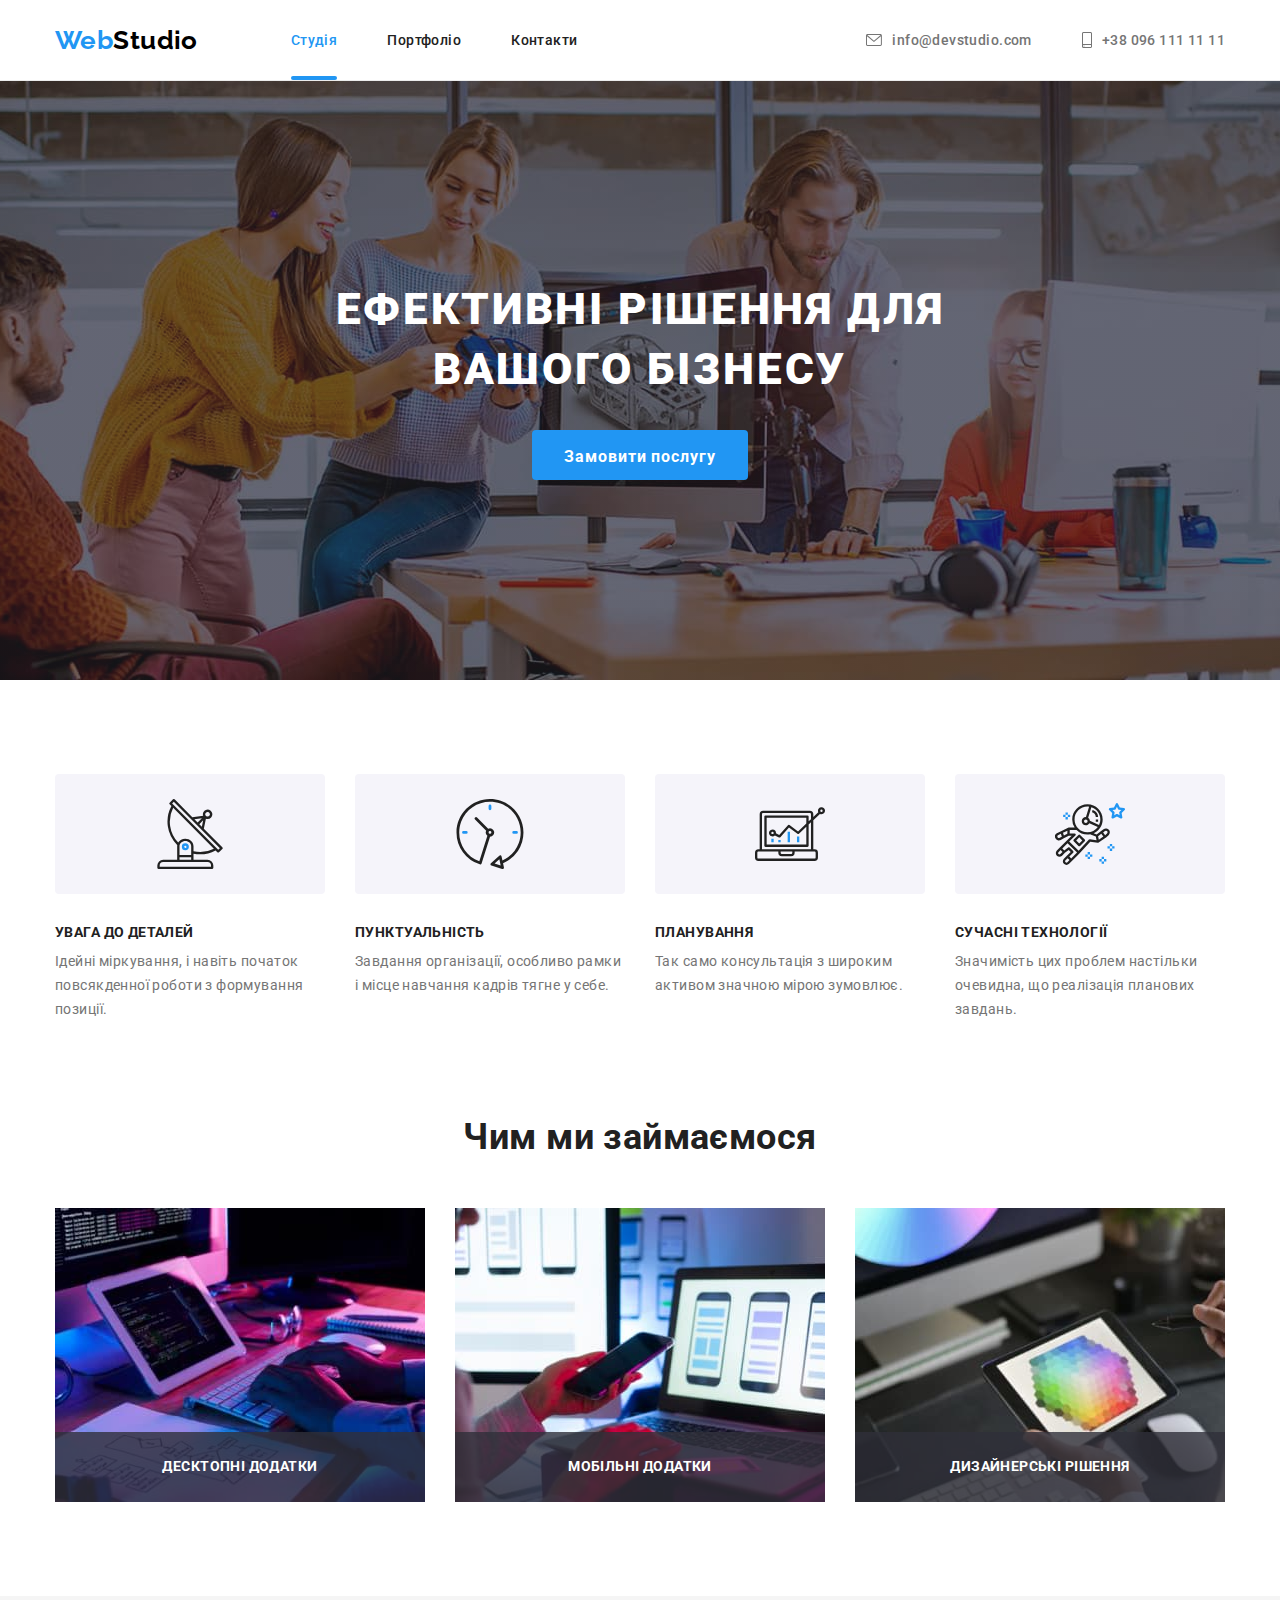
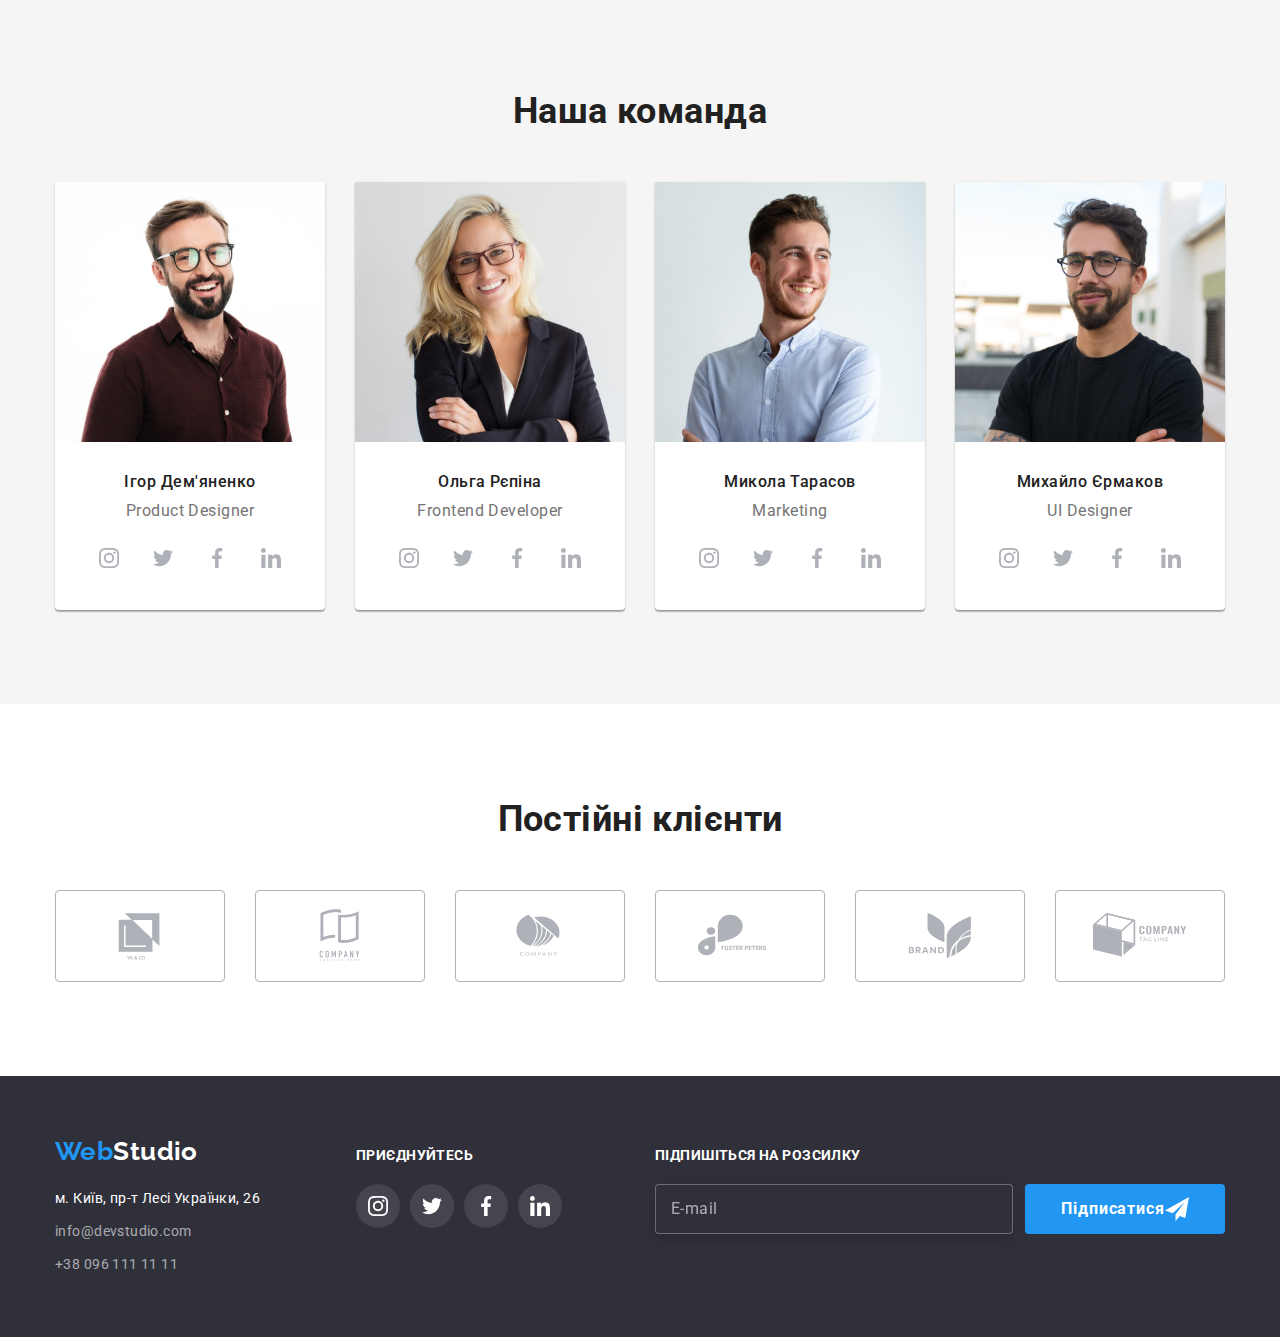
==== index.html @ dfbb3720 "Initial commit" ====
<!DOCTYPE html>
<html lang="uk">
    <head>
        <meta charset="UTF-8">
        <meta http-equiv="X-UA-Compatible" content="IE=edge">
        <meta name="viewport" content="width=device-width, initial-scale=1.0">
        <link href="https://fonts.googleapis.com/css2?family=Montserrat:wght@400;700&family=Raleway:wght@700&family=Roboto:wght@400;500;700;900&display=swap" rel="stylesheet">
        <link rel="stylesheet" href="https://cdnjs.cloudflare.com/ajax/libs/modern-normalize/1.1.0/modern-normalize.min.css">
        <link rel="stylesheet" href="./css/styles.css">
        <title>WebStudio</title>
    </head>
<body>
    <header class="header">
        <div class="container nain-nav">
        <nav class="nav-header">
            <a class="logo-type" href="/"><span class="logo">Web</span>Studio</a>
            <ul class="site-nav items-nav">
                <li class="items"><a class="link current" href="./index.html">Студія</a></li>
                <li class="items"><a class="link" href="./portfolio.html">Портфоліо</a></li>
                <li class="items"><a class="link" href="#">Контакти</a></li>
            </ul>
        </nav>
        <ul class="auth-nav items-nav">
                
            <li class="items">
                <a class="link" href="mailto:info@devstudio.com">
                    <svg width="16" height="12"> 
                        <use href="./images/icons.svg#icon-envelope"></use>
                    </svg> 
                    info@devstudio.com
                </a>
            </li>
            <li class="items">
                 <a class="link" href="tel:+380961111111">
                     <svg width="10" height="16"> 
                     <use href="./images/icons.svg#icon-smartphone"></use>
                     </svg> +38 096 111 11 11
                    </a>
            </li>
        </ul>
        </div>
    </header>
    <main>
        <section class="section hero">
            <div class="container">
                 <h1 class="section-caption">Ефективні рішення для вашого бізнесу</h1>
                 <button class="buttons" type="button" data-modal-open>Замовити послугу</button>
                 <div class="backdrop is-hidden" data-modal>
                    <div class="modal">
                            <button data-modal-close class="button-close">
                            <svg width="18" height="18">
                                <use href="./images/icons.svg#icon-close-black-18dp-1" ></use>
                            </svg>
                        </button>
                        <h2 class="modal-text">Залиште свої дані, ми вам передзвонимо</h2>
                        <form name="contact-form">
                            <div class="modal-field">
                                <label class="modal-label" for="name">Ім'я</label>
                                <div class="modal-contact">
                                    <input class="modal-input" type="text" name="name" id="name"/>
                                    <svg class="modal-icon" width="18" height="18">
                                        <use href="./images/icons.svg#icon-person-black-18dp-1" ></use>
                                    </svg>
                                </div>
                            </div> 
                            <div class="modal-field">
                                <label class="modal-label" for="tel">Телефон</label>
                                <div class="modal-contact">
                                    <input class="modal-input" type="tel" name="tel" id="tel"/>
                                    <svg class="modal-icon" width="18" height="18">
                                        <use href="./images/icons.svg#icon-phone-black-18dp-1" ></use>
                                    </svg>
                                </div>
                            </div>
                            <div class="modal-field">
                                <label class="modal-label" for="email">Пошта</label>
                                <div class="modal-contact">
                                    <input class="modal-input" type="email" name="email" id="email"/>
                                <svg class="modal-icon" width="18" height="18">
                                    <use href="./images/icons.svg#icon-email-black-18dp-1" ></use>
                                </svg>
                                </div>
                            </div>
                            <div class="modal-field">
                                <label class="modal-label" for="comment">Коментар</label>
                                <textarea name="comment" id="comment" placeholder="Введіть текст" class="modal-textarea"></textarea>
                            </div>
                            <div class="modal-field checkbox">
                                <input class="modal-checkbox visually-hidden" id="modal-checkbox" type="checkbox" name="modal-checkbox"/>
                                <label class="checkbox-label" for="modal-checkbox">Погоджуюся з розсилкою та приймаю
                                    <a class="modal-link" href="#">Умови договору</a>
                                </label>
                                <svg class="modal-icons" width="16" height="15">
                                    <use href="./images/icons.svg#icon-icon-check" ></use>
                                </svg>
                            </div>                         
                            
                            <button class="buttons btn-contact" type="submit">Відправити</button>                        
                        </form>
                    </div>
                 </div>
            </div>
        </section>
        <section class="section headline">
            <div class="container">
                <h2 class="visually-hidden">Особливості</h2>
                <ul class="work">
                    <li class="work-item">
                        <div class="featur">
                            <svg width="70" height="70">
                                <use href="./images/icons.svg#icon-antenna" ></use>
                            </svg>
                        </div>
                        <div class="features"></div>
                         <h3 class="title">Увага до деталей</h3>
                         <p class="title-item">Ідейні міркування, і навіть початок повсякденної роботи з формування позиції.</p>
                    </li>
                    <li class="work-item">
                        <div class="featur">
                            <svg width="70" height="70">
                                <use href="./images/icons.svg#icon-clock" ></use>
                            </svg>
                        </div>
                        <div class="features"></div>
                         <h3 class="title">Пунктуальність</h3>
                         <p class="title-item">Завдання організації, особливо рамки і місце навчання кадрів тягне у себе.</p>
                    </li>
                    <li class="work-item">
                        <div class="featur">
                            <svg width="70" height="70">
                                <use href="./images/icons.svg#icon-diagram" ></use>
                            </svg>
                        </div>
                        <div class="features"></div>
                         <h3 class="title">Планування</h3>
                         <p class="title-item">Так само консультація з широким активом значною мірою зумовлює.</p>
                    </li>
                    <li class="work-item">
                        <div class="featur">
                            <svg width="70" height="70">
                                <use href="./images/icons.svg#icon-astronaut" ></use>
                            </svg>
                        </div>
                        <div class="features"></div>
                         <h3 class="title">Сучасні технології</h3>
                         <p class="title-item">Значимість цих проблем настільки очевидна, що реалізація планових завдань.</p>
                    </li>
                </ul>
            </div>
        </section>
        <section class="section rov">
            <div class="container">
                <h2 class="subject">Чим ми займаємося</h2>
                <ul class="img">
                    <li class="img-item">
                        <img src="./images/box1.jpg" alt="Пишемо код за комп'ютером" width="370">
                        <div class="meta">
                            <h2 class="meta-nav"> Десктопні додатки</h2>
                        </div>
                    </li>
                    <li class="img-item">
                        <img src="./images/box2.jpg" alt="Працюємо за комп'ютером" width="370">
                        <div class="meta">
                            <h2 class="meta-nav"> Мобільні додатки</h2>
                        </div>
                    </li>
                    <li class="img-item">
                        <img src="./images/box3.jpg" alt="Працюємо за планшетом" width="370">
                        <div class="meta">
                            <h2 class="meta-nav"> Дизайнерські рішення</h2>
                        </div>
                    </li>
                </ul>
            </div>
        </section>
        <section class="section section-nav">
            <div class="container">
                  <h2 class="subject">Наша команда</h2>
                    <ul class="img">
                            <li class="img-item team">
                                 <img class="foto" src="./images/img1.jpg" alt="Фото Ігоря Дем'яненко" width="270">
                                 <div class="name-nav">
                                 <h3 class="name">Ігор Дем'яненко</h3>
                                  <p class="desc" lang="en">Product Designer</p>
                                 </div>
                                 <div>                        
                                   <ul class="social">
                                      <li>
                                         <a href="#" class="social-nav">
                                             <svg width="20" height="20">
                                             <use href="./images/icons.svg#icon-instagram">
                                             </use> 
                                             </svg>
                                         </a>
                                       </li>
                                        <li>
                                            <a href="#" class="social-nav">
                                                 <svg width="20" height="20">
                                                 <use href="./images/icons.svg#icon-twitter">
                                                 </use> 
                                                 </svg>
                                            </a>
                                        </li>
                                        <li>
                                           <a href="#" class="social-nav">
                                                 <svg width="20" height="20">
                                                 <use href="./images/icons.svg#icon-facebook">
                                                 </use> 
                                                 </svg>
                                           </a>
                                        </li>
                                        <li>
                                             <a href="#" class="social-nav">
                                                 <svg width="20" height="20">
                                                 <use href="./images/icons.svg#icon-linkedin">
                                                 </use> 
                                                 </svg>
                                            </a>
                                        </li>
                                   </ul>
                                </div>
                            </li>
                            <li class="img-item team">
                                 <img class="foto" src="./images/img2.jpg" alt="Фото Ольги Рєпіної" width="270">
                                     <div class="name-nav">
                                         <h3 class="name">Ольга Рєпіна</h3>
                                          <p class="desc" lang="en">Frontend Developer</p>
                                    </div>
                                     <div>                        
                                     <ul class="social">
                                         <li>
                                            <a href="#" class="social-nav">
                                                 <svg width="20" height="20">
                                                 <use href="./images/icons.svg#icon-instagram">
                                                 </use> 
                                                 </svg>
                                            </a>
                                         </li>
                                         <li>
                                             <a href="#" class="social-nav">
                                                 <svg width="20" height="20">
                                         <use href="./images/icons.svg#icon-twitter">
                                         </use> 
                                                 </svg>
                                             </a>
                                         </li>
                                         <li>
                                             <a href="#" class="social-nav">
                                                 <svg width="20" height="20">
                                                     <use href="./images/icons.svg#icon-facebook">
                                                     </use> 
                                                 </svg>
                                            </a>
                                         </li>
                                         <li>
                                             <a href="#" class="social-nav">
                                                 <svg width="20" height="20">
                                         <use href="./images/icons.svg#icon-linkedin">
                                         </use> 
                                                 </svg>
                                            </a>
                                         </li>
                                       </ul>
                                    </div>
                            </li>
                            <li class="img-item team">
                                     <img class="foto" src="./images/img3.jpg" alt="Фото Миколи Тарасова" width="270">
                                     <div class="name-nav">
                                         <h3 class="name">Микола Тарасов</h3>
                                         <p class="desc" lang="en">Marketing</p>
                                     </div>
                                     <div>                        
                                         <ul class="social">
                                              <li>
                                                  <a href="#" class="social-nav">
                                                     <svg width="20" height="20">
                                                         <use href="./images/icons.svg#icon-instagram">
                                                         </use> 
                                                    </svg>
                                                   </a>
                                                 </li>
                                                 <li>
                                                     <a href="#" class="social-nav">
                                                         <svg width="20" height="20">
                                                             <use href="./images/icons.svg#icon-twitter">
                                                             </use> 
                                                         </svg>
                                                     </a>
                                                 </li>
                                                 <li>
                                                     <a href="#" class="social-nav">
                                                         <svg width="20" height="20">
                                                             <use href="./images/icons.svg#icon-facebook">
                                                             </use> 
                                                        </svg>
                                                     </a>
                                                 </li>
                                                 <li>
                                                     <a href="#" class="social-nav">
                                                         <svg width="20" height="20">
                                                             <use href="./images/icons.svg#icon-linkedin">
                                                             </use> 
                                                         </svg>
                                                     </a>
                                                   </li>
                                            </ul>
                                     </div>
                            </li>
                            <li class="img-item team">
                                     <img  class="foto" src="./images/img4.jpg" alt="Фото Михайла Єрмакова" width="270">
                                         <div class="name-nav">
                                              <h3 class="name">Михайло Єрмаков</h3>
                                              <p class="desc" lang="en">UI Designer</p>
                                         </div>
                                         <div>                        
                                             <ul class="social">
                                                 <li>
                                                     <a href="#" class="social-nav">
                                                         <svg width="20" height="20">
                                                             <use href="./images/icons.svg#icon-instagram">
                                                             </use> 
                                                         </svg>
                                                     </a>
                                                 </li>
                                                 <li>
                                                     <a href="#" class="social-nav">
                                                         <svg width="20" height="20">
                                                             <use href="./images/icons.svg#icon-twitter">
                                                             </use> 
                                                        </svg>
                                                    </a>
                                                 </li>
                                                 <li>
                                                     <a href="#" class="social-nav">
                                                         <svg width="20" height="20">
                                                              <use href="./images/icons.svg#icon-facebook">
                                                              </use> 
                                                         </svg>
                                                     </a>
                                                 </li>
                                                 <li>
                                                     <a href="#" class="social-nav">
                                                         <svg width="20" height="20">
                                                              <use href="./images/icons.svg#icon-linkedin">
                                                              </use> 
                                                         </svg>
                                                     </a>
                                                 </li>
                                             </ul>
                                         </div>
                            </li>
                    </ul>
            </div>
        </section>
        <section class="section">
            <div class="container">
                <h2 class="subject">Постійні клієнти</h2>
                    <ul class="clients-list">
                        <li class="clients-item" >
                            <a href="#" class="clients">
                                <svg width="106" height="60">
                                    <use href="./images/icons.svg#icon-yaco" ></use>
                                </svg>
                             </a>
                        </li>
                        <li class="clients-item">
                            <a  href="#" class="clients">
                                <svg width="106" height="60">
                                    <use href="./images/icons.svg#icon-here" ></use>
                                </svg>
                            </a> 
                        </li>
                        <li class="clients-item">
                            <a href="#" class="clients"> 
                                <svg width="106" height="60">
                                     <use href="./images/icons.svg#icon-company" ></use>
                                </svg>
                            </a>
                        </li>
                        <li class="clients-item">
                            <a  href="#" class="clients"> 
                                <svg width="106" height="60">
                                    <use href="./images/icons.svg#icon-foster" ></use>
                                </svg>
                            </a>
                        </li>
                        <li class="clients-item">
                            <a href="#" class="clients"> 
                                <svg width="106" height="60">
                                    <use href="./images/icons.svg#icon-brand" ></use>
                                </svg>
                            </a>
                        </li>
                        <li class="clients-item">
                            <a href="#" class="clients">
                                 <svg width="106" height="60">
                                    <use href="./images/icons.svg#icon-line" ></use>
                                 </svg>
                            </a>
                        </li>
                    </ul>
            </div>
        </section>
            </main>
        <footer class="bottom"> 
                <div class="container footer-cont"> 
                    <div class="footer">
                             <div class="foot">
                                 <a class="logo-type one" href="/"><span class="logo">Web</span>Studio</a> 
                                 <address> 
                                     <ul> 
                                         <li class="basement logo-nav"> 
                                             <a class="list" href="https://goo.gl/maps/CPtrU1FHBa2aNyZL9" target="_blank" 
                                              rel="noopener noreferrer nofollow">м. Київ, пр-т Лесі Українки, 26</a> 
                                         </li> 
                                         <li class="basement"> 
                                              <a class="list item" href="mailto:info@devstudio.com">info@devstudio.com</a> 
                                        </li> 
                                        <li class="basement"> 
                                             <a class="list item" href="tel:+380961111111">+38 096 111 11 11</a> 
                                        </li> 
                                    </ul> 
                                 </address>  
                             </div>
                             <div class="">             
                                 <p class="footer-text">приєднуйтесь</p>
                                 <ul class="social">
                                    <li>
                                         <a href="#" class="footer-social">
                                            <svg width="20" height="20">
                                                 <use href="./images/icons.svg#icon-instagram">
                                                 </use> 
                                             </svg>
                                         </a>
                                    </li>
                                    <li>
                                        <a href="#" class="footer-social">
                                            <svg width="20" height="20">
                                                    <use href="./images/icons.svg#icon-twitter">
                                                    </use> 
                                            </svg>
                                        </a>
                                    </li>
                                    <li>
                                         <a href="#" class="footer-social">
                                             <svg width="20" height="20">
                                                  <use href="./images/icons.svg#icon-facebook">
                                                  </use> 
                                             </svg>
                                         </a>
                                     </li>
                                     <li>
                                        <a href="#" class="footer-social">
                                             <svg width="20" height="20">
                                                 <use href="./images/icons.svg#icon-linkedin">
                                                 </use> 
                                             </svg>
                                         </a>
                                     </li>
                                 </ul>
                             </div>
                    </div>
                    <div class="footer-mail">
                        <p class="footer-text"> Підпишіться на розсилку </p> 
                        <form class="footer-form">
                            <label for="mail"></label>
                            <input class="footer-input" id="mail" type="email" name="mail" placeholder="E-mail"> 
                            <button class="buttons btn" type="submit">Підписатися
                                <svg class="btn-icon" width="24" height="24">
                                    <use href="./images/icons.svg#icon-icon-send">
                                    </use> 
                            </svg>
                            </button>
                        </form>
                </div>
                   
                </div> 
        </footer>
        <script src="./js/modal.js"></script>
</body>

</html>
---- css/styles.css ----
:root {
     --color-primery:#212121;
     --color-accent:#ffffff;
     --color-backgraund:#F5F5F5;
     --color-secondary:#757575;
     --color-brand: #2196f3;
}
body {
     color: var(--color-primery);
     font-family:"Roboto",sans-serif;
     font-size:14px;
     letter-spacing: 0.03em;
     margin-top: 80px;
      }
li{
     list-style:none;
}
h1,
h2,
h3,
p,
ul{
  margin: 0;
  padding: 0;
}
.container {
    max-width: 1200px;
    margin-left: auto;
    margin-right: auto;
    padding: 0 15px;
    }
.header {
      position: fixed;
      z-index: 1;
      width: 100%;
      top: 0;
      left: 0;
      display: block;
      border-bottom: 1px solid #ececec;
      background: var(--color-accent);
}
.nav-header {
     display:flex;
     align-items: center;
}
.nain-nav {
     display:flex;
     align-items: center;
    }
.site-nav {
     display:flex;
     margin-left: 93px;
     }

.site-nav .items:not(:last-child) {
     margin-right: 50px;
}

.site-nav .link {
     color: var(--color-primery);
     display: block;
     padding-top: 32px;
     padding-bottom: 32px;
}
.auth-nav {
     display:flex;
     margin-left: auto;
     } 
.items-nav .link.current{
      color: var(--color-brand);
 }
.current {
      position:relative;
      text-decoration:none;
}
.current::after {
      content: "";
      position:absolute;
      height:4px;
      left:0;
      bottom:0;
      display:block;
      width:100%;
      height:4px;
      border-radius:2px;
      background:var(--color-brand);
}

.auth-nav .items + .items {
     margin-left: 50px;
}
.logo-type{
     color:#000000;
     font-family: 'Raleway',sans-serif;
     font-weight: 700;
     font-size: 26px;
     line-height: 1.19;
     text-decoration: none;
}
.logo {
     color: var(--color-brand);
     text-decoration: none;  
}

.link {
     transition:color 250ms cubic-bezier(0.4, 0, 0.2, 1),
     fill 250ms cubic-bezier(0.4, 0, 0.2, 1) ;
     display: block;
     padding-top: 32px;
     padding-bottom: 32px;
      color: var(--color-secondary);
      font-weight: 500;
      text-decoration: none;
      display: flex;
      align-items: center;
      gap: 10px;
      fill: var(--color-secondary)
    }
.link:hover,
.link:focus{
    color:var(--color-brand);
    fill: var(--color-brand)
    }
    /* .items:hover .icon{
     fill: var(--color-brand);
} */

/* main */
.section {
        padding-top: 94px;
        padding-bottom: 94px;
        }
.hero {
    text-align: center;
    padding:200px 0;
    background: #2F303A;
    background-image:linear-gradient(
           rgba(47, 48, 58, 0.4),
           rgba(47, 48, 58, 0.4)
           ), 
           url(../images/company.jpg) ;
    background-repeat: no-repeat;
    background-size: cover;
    background-position: center;
    max-width: 1600px;
    height: 600px;
    margin-left: auto;
    margin-right: auto;
    }     
    
.section-caption {
         color: var(--color-accent);    
         font-weight: 900;
         font-size: 44px;
         line-height: 1.36;
         text-align: center;
         letter-spacing: 0.06em;
         text-transform: uppercase;
         margin-bottom: 30px;
         width: 696px;
         margin-top: 0;
         /* margin-bottom: 0; */
         margin-left: auto;
         margin-right: auto;
    }
.buttons {
          transition:color 250ms cubic-bezier(0.4, 0, 0.2, 1),
          box-shadow 250ms cubic-bezier(0.4, 0, 0.2, 1),
          background-color 250ms cubic-bezier(0.4, 0, 0.2, 1) ;
          padding:10px;           
          border-radius: 4px;
          color: var(--color-accent);
          background-color: var(--color-brand);
          font-weight: 700;
          font-size: 16px;
          line-height: 1.88;
          align-items: center;
          text-align: center;
          letter-spacing: 0.06em;
          cursor: pointer;
          font-family:"Roboto",sans-serif;
          border-color:transparent;
          width: 216px;
          height: 50px;
          }
.buttons:hover,
.buttons:focus { 
           color:var(--color-accent);
           background-color: #188ce8;
           box-shadow: 0px 4px 4px rgba(0, 0, 0, 0.15);
     }
     /* модальне вікно */
.backdrop {
     z-index: 999;
     padding: 94px 15px;
     position: fixed;
     top: 0;
     left: 0;
     width: 100%;
     height: 100%;
     background-color: rgba(0, 0, 0, 0.2);
     overflow-y: scroll;
     transition:all 250ms cubic-bezier(0.4, 0, 0.2, 1);
     }   
     
.backdrop.is-hidden {
     transform: scale(1.1);
     pointer-events: none;
     visibility: hidden;
     transition:all 250ms cubic-bezier(0.4, 0, 0.2, 1);
     }  
.modal {
     position: absolute;
     top: 50%;
     left: 50%;
     transform: translate(-50%, -50%);
     height: 581px;
     width: 528px;
     padding: 40px;
     background-color: var(--color-accent);
     box-shadow: 0px 1px 3px rgba(0, 0, 0, 0.12), 0px 1px 1px rgba(0, 0, 0, 0.14), 0px 2px 1px rgba(0, 0, 0, 0.2);
     border-radius: 4px;
}   
.button-close {
     position: absolute;
     top: 8px;
     right: 8px;
     width: 30px;
     height: 30px;
     padding: 5px 4px 6px 4px;
     border: 1px solid rgba(0, 0, 0, 0.1);
     background: var(--color-accent);
     border-radius: 50%;
     cursor: pointer;
     fill: #000;
     transition: fill 250ms cubic-bezier(0.4, 0, 0.2, 1);
}
.button-close:hover,
.button-close:focus {
     fill: var(--color-brand);
}
.modal-textarea:focus{
     border-color: var(--color-brand);
}
.modal-field {
     position: relative;
     flex-direction: column;
     margin-bottom: 10px;
     transition: fill 250ms cubic-bezier(0.4, 0, 0.2, 1);
}
.modal-field:focus-within .modal-icon{
     fill: var(--color-brand);
}
.modal-label {
    display: block; 
    font-size:12px;
    margin-bottom:4px ;
    line-height: 1.17;
    text-align: left;
    color: var(--color-secondary);
    letter-spacing: 0.01em;
    }
.modal-icon{
     position: absolute;
     top: 50%;
     left: 12px;
     fill:currentColor;
     transform: translateY(-50%);

     }
.modal-contact {
     position: relative;
}
.modal-input {
     width: 100%;
     padding: 11px 12px 11px 32px;
     border: 1px solid rgba(33, 33, 33, 0.2);
     border-radius: 4px;
     color: rgba(33, 33, 33, 0.2);
     outline: none;
     transition: border-color 250ms cubic-bezier(0.4, 0, 0.2, 1);
}
.modal-input:focus {
     border-color: var(--color-brand);
}
.modal-text {
     margin-bottom: 12px;
     font-weight: 700;
     font-size: 20px;
     line-height: 1.15;
     letter-spacing: 0.03em;
     color: var(--color-primery);
     text-align: center;
     }
.modal-textarea {
     resize:none;
     width: 100%;
     height: 120px;
     padding: 12px 16px;
     border:1px solid rgba(33, 33, 33, 0.2);
     border-radius: 4px;
     outline: none;
     margin-bottom: 10px;
     transition: border-color 250ms cubic-bezier(0.4, 0, 0.2, 1);
    }
.modal-textarea:focus{
     border-color: var(--color-brand);
}
.modal-checkbox:checked+.checkbox-label::before{
     opacity: 0;
     position: absolute;
     top: 0;
     left: 0;
     fill: currentColor;
 }
 .modal-checkbox:checked~.modal-icons{
     opacity: 1;
     top: 3px;
     left: 17px;
     align-items: center;
     justify-content: center;
     outline: none;
     position: absolute;
   }
.modal-icons {
     opacity: 0;
     top: 50%;
     left: 12px;
     fill:currentColor;
     position: absolute;
   }
.checkbox-label {
     position: relative;
     padding-left: 28px;
     font-weight: 400;
     font-size: 14px;
     line-height: 1.71;
     letter-spacing:0.03em;
     color: var(--color-secondary);
     align-items: center;
     
}

.checkbox-label::before {
     content: "";
     width: 16px;
     height: 15px;
     fill: rgba(33, 33, 33, 1);
     border:2px solid var(--color-primery);
     border-radius: 2px;
     top: 0;
     left: 0;
     position: absolute;
     align-items: center;
     justify-content: center;
     /* transition: transform 2500ms cubic-bezier(0.4, 0, 0.2, 1); */
   }
    .checkbox {
     margin-bottom: 20px;
     width: 100%;
}
    .btn-contact {
     width: 200px;
     height: 50px;
 }
 
 .modal-link{
     color: var(--color-brand);
 }

    
.work {
     display:flex;
    }
    .work>.work-item{
     flex-basis: 270px;
    }
     .work .work-item:not(:last-child){
    margin-right: 30px;
    } 
    
.headline {
       padding-bottom: 47px;
}
.featur {
     display: flex;
     width: 270px;
     height: 120px;
     justify-content: center;
     align-items: center;
     background-color:#f5f4fa;
     margin-bottom:30px;
     border-radius: 4px;

}
.visually-hidden {
         position: absolute;
         white-space: nowrap;
         width: 1px;
         height: 1px;
         overflow: hidden;
         border: 0;
         padding: 0;
         clip: rect(0 0 0 0);
         clip-path: inset(50%);
         margin: -1px;
}
.title {
        margin-bottom: 10px;

         font-weight: 700;
         text-transform: uppercase;
         font-size: 14px;
         letter-spacing: 0.03em;
}
.title-item {
          color: var(--color-secondary);
         font-family:"Roboto",sans-serif;
         font-weight: 400;
         /* font-size: 14px; */
         line-height: 1.71;
         letter-spacing: 0.03em;
}

.rov {
     padding-top: 47px;
}
.section-nav {
     background-color: #F5F5F5;
}
.subject {  
         margin-bottom: 50px;  

         font-weight: 700;
         font-size: 36px;
         line-height: 1.17;
         text-align: center;
       
        }
img {
     display: block;
     max-width: 100%;
     display: flex;
     height: auto;
}      
.img   {  
        display: flex;
    }       
.img .img-item:not(:last-child) {
        margin-right: 30px;
        }
.img-item {
         position: relative; 
         text-align: center;
         border-radius: 0px 0px 4px 4px;
         background-color: var(--color-accent);
        }
.meta {
     position: absolute;
     display: flex;
     bottom: 0;
     left: 0;
     background: rgba(47, 48, 58, 0.8);
     width: 100%;
     height: 70px;
     justify-content: center;
     align-items: center;
     } 
     .meta-nav {
          color: var(--color-accent);
          font-weight: 700;
          font-size: 14px;
          line-height: 1.14;
          letter-spacing: 0.03em;
          text-transform: uppercase;
     }       
.team {
          box-shadow: 0px 1px 3px rgba(0, 0, 0, 0.12), 0px 1px 1px rgba(0, 0, 0, 0.14), 0px 2px 1px rgba(0, 0, 0, 0.2);
        }
.name {   
         margin-bottom: 10px;    
         font-weight: 500;
         font-size: 16px;
         line-height: 1.19;           
         letter-spacing: 0.03em;
     }
.name-nav {
     padding-top: 30px;
     padding-bottom: 16px;
}
.social {
     display: flex;
     align-items: center;
     gap: 10px;
     justify-content: center;
     padding-bottom: 30px;
     }
.social-nav{
      transition:fill 250ms cubic-bezier(0.4, 0, 0.2, 1),
      background-color 250ms cubic-bezier(0.4, 0, 0.2, 1) ;
     display: flex;
     width: 44px;
     height: 44px;
     align-items: center;
     fill:#AFB1B8 ;
     border-radius: 50%;
     background-color: var(--color-accent);
     justify-content: center;
}
.social-nav:hover,
.social-nav:focus {
     background-color: var(--color-brand);
     fill: var(--color-accent);
}
.desc {
         font-size: 16px;
         line-height: 1.19;
         letter-spacing: 0.03em;    
         color: var(--color-secondary)
     }
.clients {
      transition:fill 250ms cubic-bezier(0.4, 0, 0.2, 1),
      border 250ms cubic-bezier(0.4, 0, 0.2, 1) ;
      display: flex;
      width:100%;
      height:100%;
      border: 1px solid #AFB1B8;
      border-radius: 4px;
      align-items: center;
      justify-content: center;
      fill: #afb1b8;
     }
     .clients:hover,
     .clients:focus{
        fill: var(--color-brand);
         border: 1px solid #2196f3;
     }
     .clients-item {
          width: 170px;
          height: 92px;
     }

.clients-list {
     display: flex;
     gap:30px;
     }

/* footer */
.bottom {
     position: relative;
     background-color: #2F303A;
    padding-top: 60px;
    padding-bottom: 60px;
    display: block;
   }
.footer-cont {
      display: flex;
      align-items: baseline;
   }

.basement:not(:last-child) {
    margin-bottom: 9px;
    }
.one {
     display: block;   
     color:var(--color-accent);
        margin-bottom: 20px;
      }
.list {
     transition:color 250ms cubic-bezier(0.4, 0, 0.2, 1);
         color: var(--color-accent);      
         letter-spacing: 0.03em;
         font-style:normal;
         text-decoration: none;
         line-height: 1.71;
}
.item {
        color: rgba(255, 255, 255, 0.6);
}

.list:hover,
.list:focus{
        color:var(--color-brand);
}
.footer-text {
    font-weight: 700;
    font-size: 14px;
    line-height: 1.14;
    letter-spacing: 0.03em;
    text-transform: uppercase;
    color: var(--color-accent);
    margin-bottom: 20px;
    margin-top: 0;

}
.footer{
     display: flex;
     align-items: baseline;
     flex-shrink: 0;
     }
.foot {
     margin-right: 70px;
     width: 231px;
}

     
.footer-social {
     transition:fill 250ms cubic-bezier(0.4, 0, 0.2, 1),
     background-color 250ms cubic-bezier(0.4, 0, 0.2, 1) ;
     display: flex;
     width: 44px;
     height: 44px;
     align-items: center;
     fill:var(--color-accent) ;
     border-radius: 50%;
     background-color:rgba(255, 255, 255, 0.1);
     justify-content: center;
     gap: 10px;
}
.footer-social:hover,
.footer-social:focus{
     background-color: var(--color-brand);
     fill: var(--color-accent);

}
.footer-mail {
     margin-left: 93px;
}
.footer-form {
   display: flex;
     }

.footer-input{
     width: 358px;
     height: 50px;
     margin-right: 12px;
     border: 1px solid rgba(255, 255, 255, 0.3);
     border-radius: 4px;
     background-color: #2f303a;
     filter: drop-shadow(0px 4px 4px rgba(0, 0, 0, 0.15)); 
     padding-left: 15px;  
     color:var(--color-accent)
    }
.btn {
     display: flex;
     justify-content: center;
     width: 200px;
     height: 50px;
     border: none;
    }
.btn-icon {
     fill: var(--color-accent);
}  
.footer-form input::placeholder{
     font-weight: 400;
     font-size: 16px;
     line-height: 1.25px;
     display: flex;
     align-items: center;
     letter-spacing: 0.03em;
     color: rgba(255, 255, 255, 0.6);
     
 }
 
/* Portfolio */
.about {
           display: flex;
           justify-content: center;
           margin-bottom: 50px;
        }
.about .about-nav:not(:last-child) {
          margin-right: 8px;
}
.flex-container {
    display:flex;
    flex-wrap:wrap;
}
.flex-element {
    /* border-bottom: 1px solid rgba(238, 238, 238, 1); */
    width: 370px;
    margin-right: 30px;
    margin-bottom: 30px;
}
.flex-element:nth-child(3n) {
     margin-right: 0;
 }
.flex-element:nth-last-child(-n + 3){
    margin-bottom:0;
}
.carrent {
     padding: 20px 24px;
     border-bottom: 1px solid rgba(238, 238, 238, 1);
     border-left: 1px solid rgba(238, 238, 238, 1);
     border-right: 1px solid rgba(238, 238, 238, 1);
}
.box {
     transition:box-shadow 250ms cubic-bezier(0.4, 0, 0.2, 1),
     background-color 250ms cubic-bezier(0.4, 0, 0.2, 1) ;
     display:block;
}
.box:hover,
.box:focus {
     background-color: var(--color-accent);
     box-shadow: 0px 1px 1px rgba(0, 0, 0, 0.12), 0px 4px 4px rgba(0, 0, 0, 0.06), 1px 4px 6px rgba(0, 0, 0, 0.16);

}
.card-img {
     position: relative;
     overflow: hidden;
    }
.card-overlay {
     position: absolute;
     background-color: rgba(33, 150, 243, 0.9);
     top: 0;
     left: 0;
     width: 100%;
     height: 100%;
     transform: translateY(100%);
     opacity: 0;
     transition:transform 250ms cubic-bezier(0.4, 0, 0.2, 1),
     opacity 250ms cubic-bezier(0.4, 0, 0.2, 1) ;
    }
.card-text {
     padding: 63px 24px;
     font-weight: 400;
     font-size: 18px;
     line-height: 2;
     letter-spacing: 0.03em;
     color: var(--color-accent);
     }
     .box:hover .card-overlay {
          transform: translateY(0);
          opacity: 1;
     }
.pic {
     display:flex;
}
.list-button {
     transition:color 250ms cubic-bezier(0.4, 0, 0.2, 1),
           background-color 250ms cubic-bezier(0.4, 0, 0.2, 1),
           box-shadow 250ms cubic-bezier(0.4, 0, 0.2, 1);
        border-radius: 4px;
        padding:6px 22px;
        /* min-width: 54px; */
         color:var(--color-primery);
         background-color:#f5f4fa;
         font-weight: 500;
         font-size: 16px;
         line-height: 1.63; 
         letter-spacing: 0.03em;
         cursor: pointer; 
         font-family:"Roboto",sans-serif;
         border-color: transparent;
         
}
.list-button:hover,
.list-button:focus {
         color: var(--color-accent);
         background-color: var(--color-brand);
         box-shadow: 0px 3px 1px rgba(0, 0, 0, 0.1), 0px 1px 2px rgba(0, 0, 0, 0.08), 0px 2px 2px rgba(0, 0, 0, 0.12)
}
.heading {
         margin-bottom: 4px;          
         font-weight: 700;
         font-size: 18px;
         line-height:2;           
         letter-spacing: 0.06em;
}
.subtitle {
         font-size: 16px;
         line-height: 1.88;          
         letter-spacing: 0.03em;    
         color: var(--color-secondary)
}
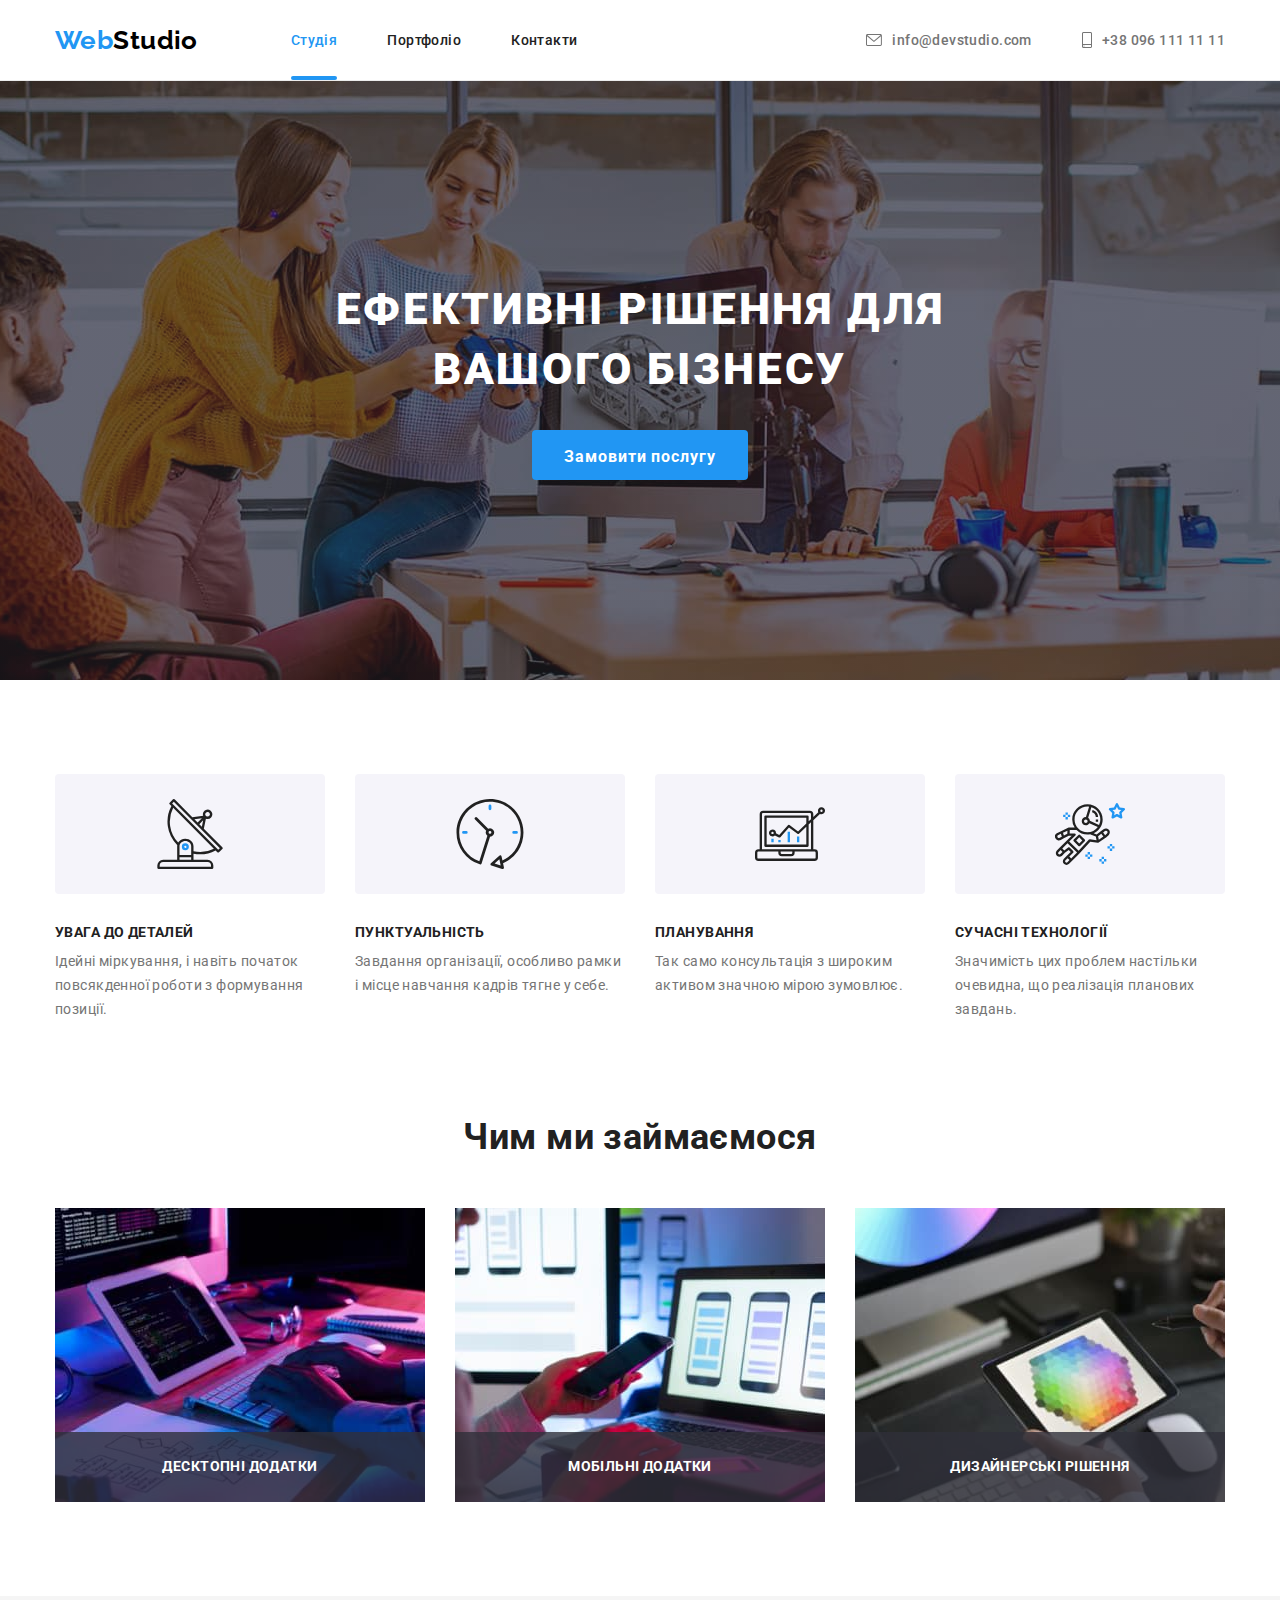
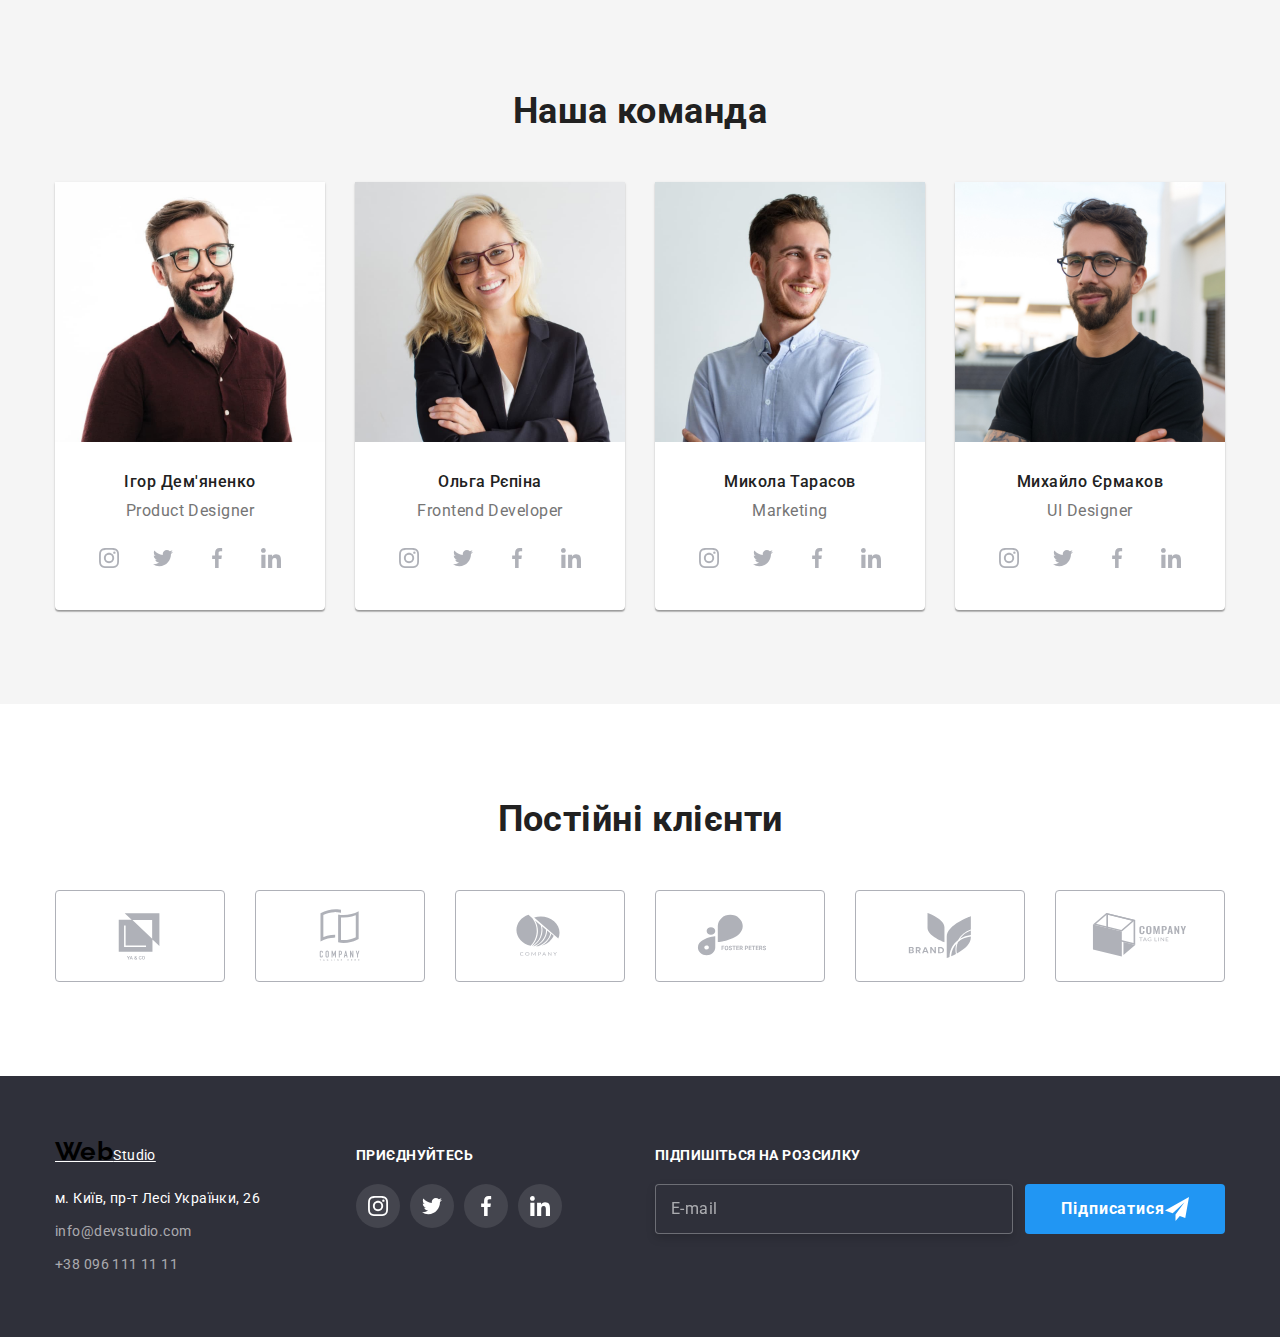
==== commit a3d08aee: "додано класи по ВЕМ" ====
--- a/index.html
+++ b/index.html
@@ -11,18 +11,17 @@
     </head>
 <body>
     <header class="header">
-        <div class="container nain-nav">
-        <nav class="nav-header">
-            <a class="logo-type" href="/"><span class="logo">Web</span>Studio</a>
-            <ul class="site-nav items-nav">
-                <li class="items"><a class="link current" href="./index.html">Студія</a></li>
-                <li class="items"><a class="link" href="./portfolio.html">Портфоліо</a></li>
-                <li class="items"><a class="link" href="#">Контакти</a></li>
+        <div class="container header__wrapper">
+        <nav class="header__nav">
+            <a class="logo" href="/"><span class="logo__text">Web</span>Studio</a>
+            <ul class="header__site-nav">
+                <li class="header__items"><a class="link current" href="./index.html">Студія</a></li>
+                <li class="header__items"><a class="link" href="./portfolio.html">Портфоліо</a></li>
+                <li class="header__items"><a class="link" href="#">Контакти</a></li>
             </ul>
         </nav>
-        <ul class="auth-nav items-nav">
-                
-            <li class="items">
+        <ul class="auth-nav">                
+            <li class="header__items">
                 <a class="link" href="mailto:info@devstudio.com">
                     <svg width="16" height="12"> 
                         <use href="./images/icons.svg#icon-envelope"></use>
@@ -30,7 +29,7 @@
                     info@devstudio.com
                 </a>
             </li>
-            <li class="items">
+            <li class="header__items">
                  <a class="link" href="tel:+380961111111">
                      <svg width="10" height="16"> 
                      <use href="./images/icons.svg#icon-smartphone"></use>
--- a/css/styles.css
+++ b/css/styles.css
@@ -39,34 +39,29 @@
       border-bottom: 1px solid #ececec;
       background: var(--color-accent);
 }
-.nav-header {
+.header__nav {
      display:flex;
      align-items: center;
 }
-.nain-nav {
+.header__wrapper {
      display:flex;
      align-items: center;
     }
-.site-nav {
+.header__site-nav {
      display:flex;
      margin-left: 93px;
      }
 
-.site-nav .items:not(:last-child) {
+.header__site-nav .header__items:not(:last-child) {
      margin-right: 50px;
 }
 
-.site-nav .link {
-     color: var(--color-primery);
-     display: block;
-     padding-top: 32px;
-     padding-bottom: 32px;
-}
 .auth-nav {
      display:flex;
      margin-left: auto;
+     color: var(--color-secondary);
      } 
-.items-nav .link.current{
+.header__site-nav .link.current{
       color: var(--color-brand);
  }
 .current {
@@ -86,10 +81,10 @@
       background:var(--color-brand);
 }
 
-.auth-nav .items + .items {
+.auth-nav .header__items + .header__items {
      margin-left: 50px;
 }
-.logo-type{
+.logo{
      color:#000000;
      font-family: 'Raleway',sans-serif;
      font-weight: 700;
@@ -97,7 +92,7 @@
      line-height: 1.19;
      text-decoration: none;
 }
-.logo {
+.logo__text {
      color: var(--color-brand);
      text-decoration: none;  
 }
@@ -105,27 +100,24 @@
 .link {
      transition:color 250ms cubic-bezier(0.4, 0, 0.2, 1),
      fill 250ms cubic-bezier(0.4, 0, 0.2, 1) ;
-     display: block;
+
      padding-top: 32px;
      padding-bottom: 32px;
-      color: var(--color-secondary);
-      font-weight: 500;
-      text-decoration: none;
-      display: flex;
-      align-items: center;
-      gap: 10px;
-      fill: var(--color-secondary)
+     color: inherit;
+
+     font-weight: 500;
+     text-decoration: none;
+     display: flex;
+     align-items: center;
+     gap: 10px;
+     fill: var(--color-secondary)
     }
 .link:hover,
 .link:focus{
     color:var(--color-brand);
     fill: var(--color-brand)
     }
-    /* .items:hover .icon{
-     fill: var(--color-brand);
-} */
-
-/* main */
+
 .section {
         padding-top: 94px;
         padding-bottom: 94px;
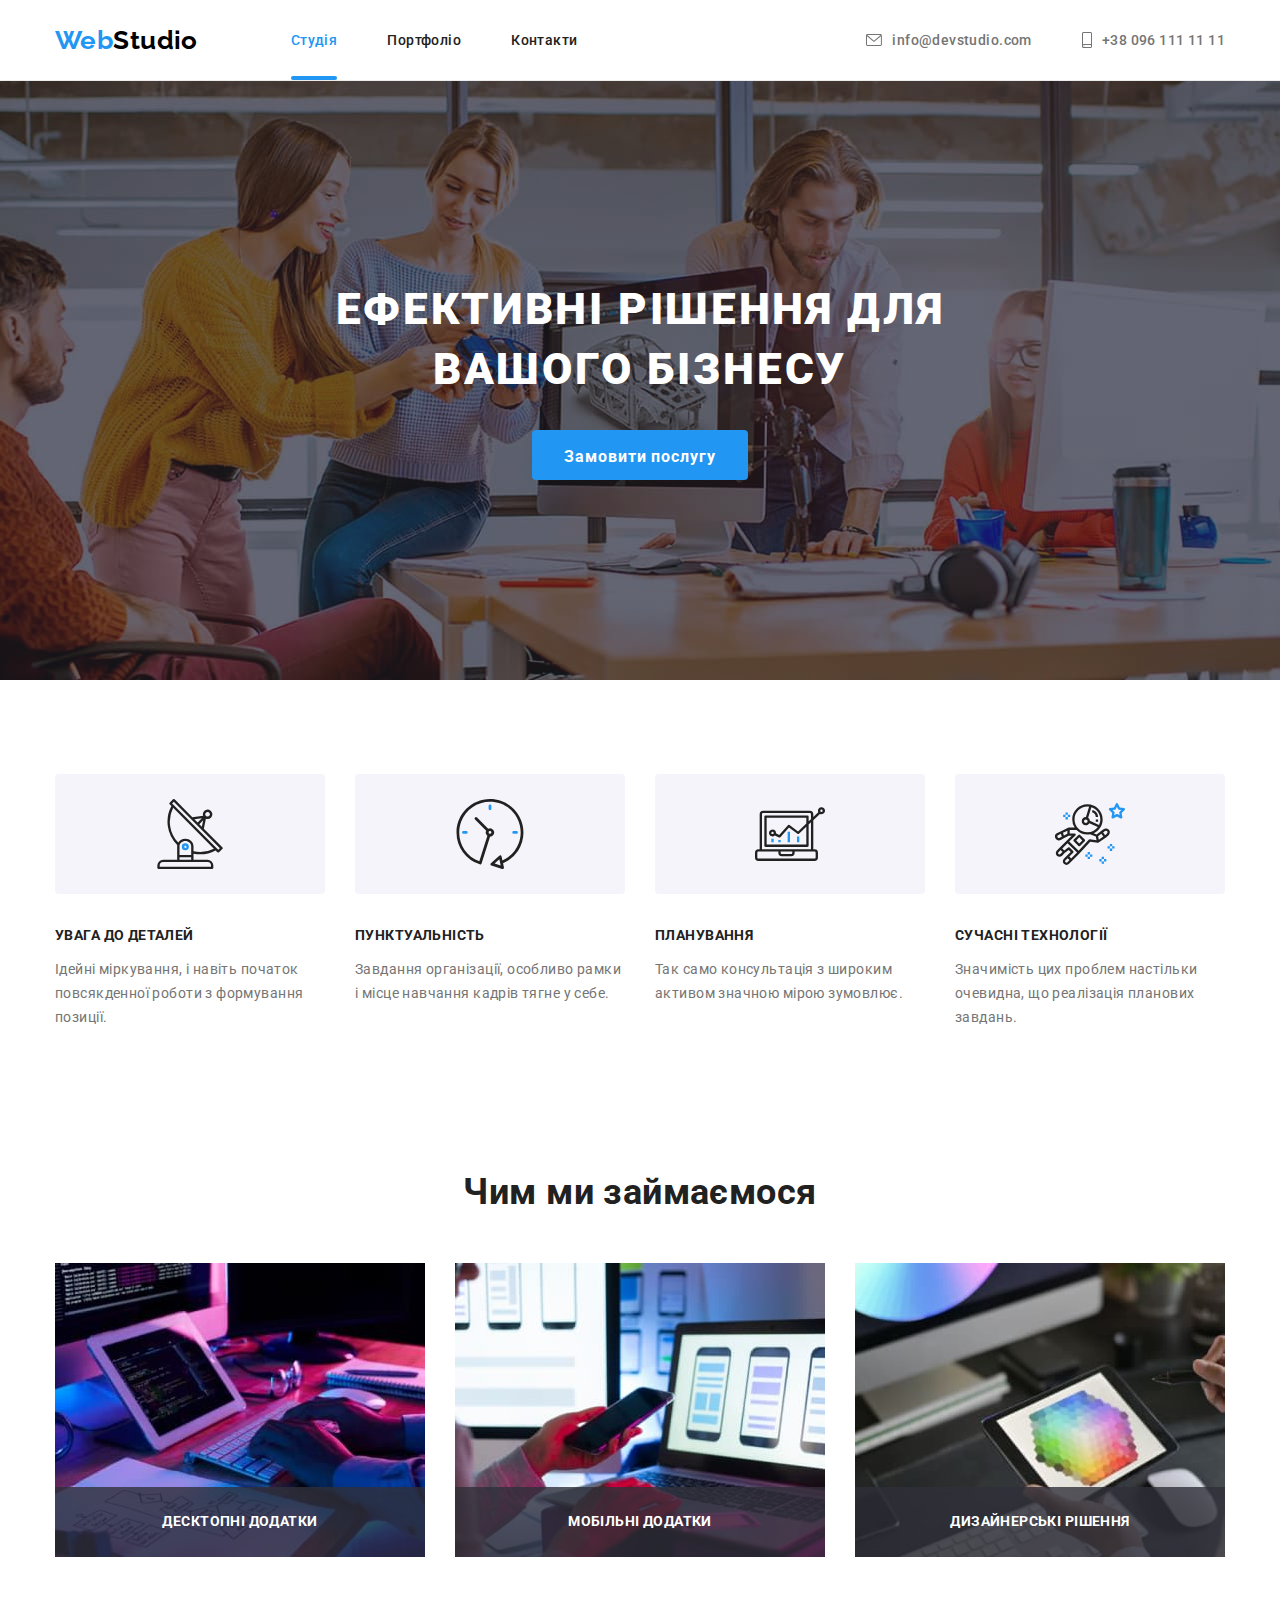
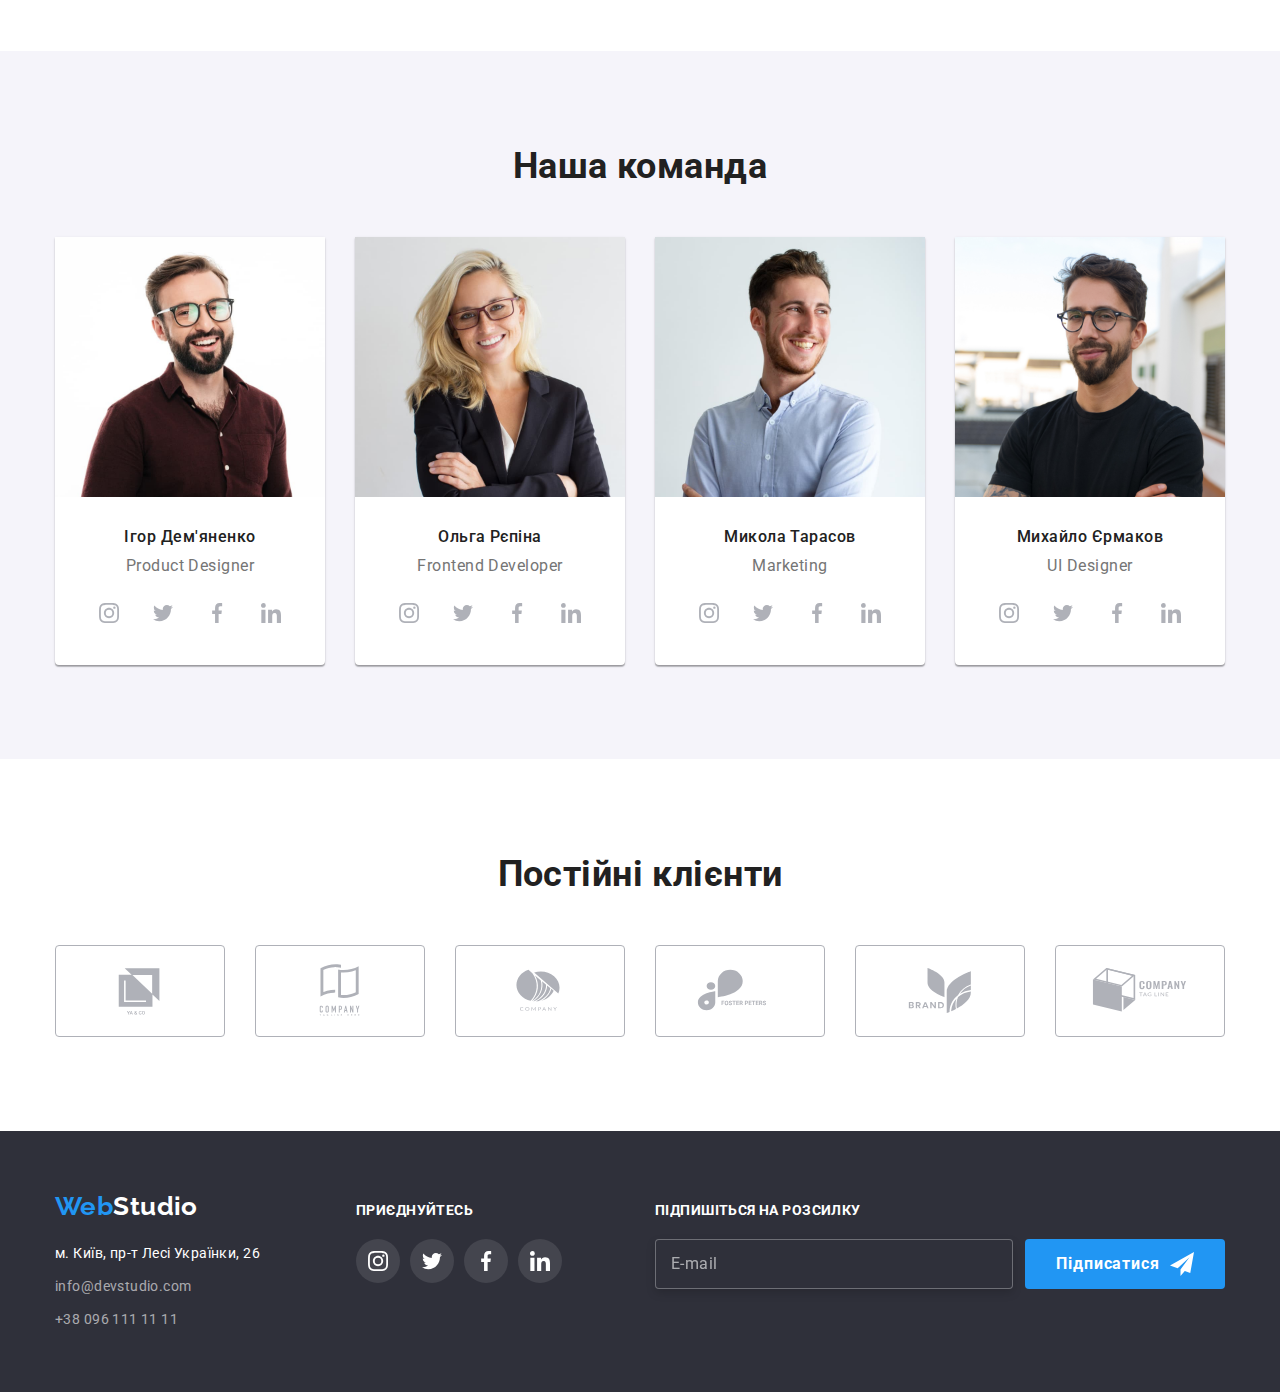
==== commit 5a6a594a: "робота з препроцесором та ВЕМ" ====
--- a/index.html
+++ b/index.html
@@ -6,31 +6,31 @@
         <meta name="viewport" content="width=device-width, initial-scale=1.0">
         <link href="https://fonts.googleapis.com/css2?family=Montserrat:wght@400;700&family=Raleway:wght@700&family=Roboto:wght@400;500;700;900&display=swap" rel="stylesheet">
         <link rel="stylesheet" href="https://cdnjs.cloudflare.com/ajax/libs/modern-normalize/1.1.0/modern-normalize.min.css">
-        <link rel="stylesheet" href="./css/styles.css">
+        <link rel="stylesheet" href="./css/main.css">
         <title>WebStudio</title>
     </head>
 <body>
     <header class="header">
         <div class="container header__wrapper">
         <nav class="header__nav">
-            <a class="logo" href="/"><span class="logo__text">Web</span>Studio</a>
-            <ul class="header__site-nav">
-                <li class="header__items"><a class="link current" href="./index.html">Студія</a></li>
-                <li class="header__items"><a class="link" href="./portfolio.html">Портфоліо</a></li>
-                <li class="header__items"><a class="link" href="#">Контакти</a></li>
+            <a class="logo-header" href="/"><span class="logo__text">Web</span>Studio</a>
+            <ul class="site-nav">
+                <li class="site-nav__items"><a class="site-nav__link current" href="./index.html">Студія</a></li>
+                <li class="site-nav__items"><a class="site-nav__link" href="./portfolio.html">Портфоліо</a></li>
+                <li class="site-nav__items"><a class="site-nav__link" href="#">Контакти</a></li>
             </ul>
         </nav>
         <ul class="auth-nav">                
-            <li class="header__items">
-                <a class="link" href="mailto:info@devstudio.com">
+            <li class="auth-nav__items">
+                <a class="auth-nav__link" href="mailto:info@devstudio.com">
                     <svg width="16" height="12"> 
                         <use href="./images/icons.svg#icon-envelope"></use>
                     </svg> 
                     info@devstudio.com
                 </a>
             </li>
-            <li class="header__items">
-                 <a class="link" href="tel:+380961111111">
+            <li class="auth-nav__items">
+                 <a class="auth-nav__link" href="tel:+380961111111">
                      <svg width="10" height="16"> 
                      <use href="./images/icons.svg#icon-smartphone"></use>
                      </svg> +38 096 111 11 11
@@ -42,150 +42,146 @@
     <main>
         <section class="section hero">
             <div class="container">
-                 <h1 class="section-caption">Ефективні рішення для вашого бізнесу</h1>
+                 <h1 class="hero-caption">Ефективні рішення для вашого бізнесу</h1>
                  <button class="buttons" type="button" data-modal-open>Замовити послугу</button>
                  <div class="backdrop is-hidden" data-modal>
                     <div class="modal">
-                            <button data-modal-close class="button-close">
+                            <button data-modal-close class="modal__button-close">
                             <svg width="18" height="18">
                                 <use href="./images/icons.svg#icon-close-black-18dp-1" ></use>
                             </svg>
                         </button>
-                        <h2 class="modal-text">Залиште свої дані, ми вам передзвонимо</h2>
+                        <h2 class="modal__text">Залиште свої дані, ми вам передзвонимо</h2>
                         <form name="contact-form">
-                            <div class="modal-field">
-                                <label class="modal-label" for="name">Ім'я</label>
-                                <div class="modal-contact">
-                                    <input class="modal-input" type="text" name="name" id="name"/>
-                                    <svg class="modal-icon" width="18" height="18">
+                            <div class="modal__field">
+                                <label class="modal__label" for="name">Ім'я</label>
+                                <div class="modal__contact">
+                                    <input class="modal__input" type="text" name="name" id="name"/>
+                                    <svg class="modal__icon" width="18" height="18">
                                         <use href="./images/icons.svg#icon-person-black-18dp-1" ></use>
                                     </svg>
                                 </div>
                             </div> 
-                            <div class="modal-field">
-                                <label class="modal-label" for="tel">Телефон</label>
-                                <div class="modal-contact">
-                                    <input class="modal-input" type="tel" name="tel" id="tel"/>
-                                    <svg class="modal-icon" width="18" height="18">
+                            <div class="modal__field">
+                                <label class="modal__label" for="tel">Телефон</label>
+                                <div class="modal__contact">
+                                    <input class="modal__input" type="tel" name="tel" id="tel"/>
+                                    <svg class="modal__icon" width="18" height="18">
                                         <use href="./images/icons.svg#icon-phone-black-18dp-1" ></use>
                                     </svg>
                                 </div>
                             </div>
-                            <div class="modal-field">
-                                <label class="modal-label" for="email">Пошта</label>
-                                <div class="modal-contact">
-                                    <input class="modal-input" type="email" name="email" id="email"/>
-                                <svg class="modal-icon" width="18" height="18">
+                            <div class="modal__field">
+                                <label class="modal__label" for="email">Пошта</label>
+                                <div class="modal__contact">
+                                    <input class="modal__input" type="email" name="email" id="email"/>
+                                <svg class="modal__icon" width="18" height="18">
                                     <use href="./images/icons.svg#icon-email-black-18dp-1" ></use>
                                 </svg>
                                 </div>
                             </div>
-                            <div class="modal-field">
-                                <label class="modal-label" for="comment">Коментар</label>
-                                <textarea name="comment" id="comment" placeholder="Введіть текст" class="modal-textarea"></textarea>
+                            <div class="modal__field">
+                                <label class="modal__label" for="comment">Коментар</label>
+                                <textarea name="comment" id="comment" placeholder="Введіть текст" class="modal__textarea"></textarea>
                             </div>
-                            <div class="modal-field checkbox">
-                                <input class="modal-checkbox visually-hidden" id="modal-checkbox" type="checkbox" name="modal-checkbox"/>
-                                <label class="checkbox-label" for="modal-checkbox">Погоджуюся з розсилкою та приймаю
-                                    <a class="modal-link" href="#">Умови договору</a>
+                            <div class="checkbox">
+                                <input class="checkbox__input visually-hidden" id="modal-checkbox" type="checkbox" name="modal-checkbox"/>
+                                <label class="checkbox__label" for="modal-checkbox">Погоджуюся з розсилкою та приймаю
+                                    <a class="checkbox__link" href="#">Умови договору</a>
                                 </label>
-                                <svg class="modal-icons" width="16" height="15">
+                                <svg class="checkbox__icon" width="16" height="15">
                                     <use href="./images/icons.svg#icon-icon-check" ></use>
                                 </svg>
                             </div>                         
                             
-                            <button class="buttons btn-contact" type="submit">Відправити</button>                        
+                            <button class="buttons checkbox__button" type="submit">Відправити</button>                        
                         </form>
                     </div>
                  </div>
             </div>
         </section>
-        <section class="section headline">
+        <section class="section">
             <div class="container">
                 <h2 class="visually-hidden">Особливості</h2>
-                <ul class="work">
-                    <li class="work-item">
-                        <div class="featur">
+                <ul class="features">
+                    <li class="features__item">
+                        <div class="features__wrapper">
                             <svg width="70" height="70">
                                 <use href="./images/icons.svg#icon-antenna" ></use>
                             </svg>
                         </div>
-                        <div class="features"></div>
-                         <h3 class="title">Увага до деталей</h3>
-                         <p class="title-item">Ідейні міркування, і навіть початок повсякденної роботи з формування позиції.</p>
-                    </li>
-                    <li class="work-item">
-                        <div class="featur">
+                        <h3 class="features__title">Увага до деталей</h3>
+                         <p class="features__text">Ідейні міркування, і навіть початок повсякденної роботи з формування позиції.</p>
+                    </li>
+                    <li class="features__item">
+                        <div class="features__wrapper">
                             <svg width="70" height="70">
                                 <use href="./images/icons.svg#icon-clock" ></use>
                             </svg>
                         </div>
-                        <div class="features"></div>
-                         <h3 class="title">Пунктуальність</h3>
-                         <p class="title-item">Завдання організації, особливо рамки і місце навчання кадрів тягне у себе.</p>
-                    </li>
-                    <li class="work-item">
-                        <div class="featur">
+                        <h3 class="features__title">Пунктуальність</h3>
+                         <p class="features__text">Завдання організації, особливо рамки і місце навчання кадрів тягне у себе.</p>
+                    </li>
+                    <li class="features__item">
+                        <div class="features__wrapper">
                             <svg width="70" height="70">
                                 <use href="./images/icons.svg#icon-diagram" ></use>
                             </svg>
                         </div>
-                        <div class="features"></div>
-                         <h3 class="title">Планування</h3>
-                         <p class="title-item">Так само консультація з широким активом значною мірою зумовлює.</p>
-                    </li>
-                    <li class="work-item">
-                        <div class="featur">
+                        <h3 class="features__title">Планування</h3>
+                         <p class="features__text">Так само консультація з широким активом значною мірою зумовлює.</p>
+                    </li>
+                    <li class="features__item">
+                        <div class="features__wrapper">
                             <svg width="70" height="70">
                                 <use href="./images/icons.svg#icon-astronaut" ></use>
                             </svg>
                         </div>
-                        <div class="features"></div>
-                         <h3 class="title">Сучасні технології</h3>
-                         <p class="title-item">Значимість цих проблем настільки очевидна, що реалізація планових завдань.</p>
+                        <h3 class="features__title">Сучасні технології</h3>
+                         <p class="features__text">Значимість цих проблем настільки очевидна, що реалізація планових завдань.</p>
                     </li>
                 </ul>
             </div>
         </section>
-        <section class="section rov">
+                <section class="section activity">
             <div class="container">
-                <h2 class="subject">Чим ми займаємося</h2>
-                <ul class="img">
-                    <li class="img-item">
+                <h2 class="title">Чим ми займаємося</h2>
+                <ul class="work">
+                    <li class="work__item">
                         <img src="./images/box1.jpg" alt="Пишемо код за комп'ютером" width="370">
-                        <div class="meta">
-                            <h2 class="meta-nav"> Десктопні додатки</h2>
-                        </div>
-                    </li>
-                    <li class="img-item">
+                        <div class="work__wrapper">
+                            <h2 class="work__title"> Десктопні додатки</h2>
+                        </div>
+                    </li>
+                    <li class="work__item">
                         <img src="./images/box2.jpg" alt="Працюємо за комп'ютером" width="370">
-                        <div class="meta">
-                            <h2 class="meta-nav"> Мобільні додатки</h2>
-                        </div>
-                    </li>
-                    <li class="img-item">
+                        <div class="work__wrapper">
+                            <h2 class="work__title"> Мобільні додатки</h2>
+                        </div>
+                    </li>
+                    <li class="work__item">
                         <img src="./images/box3.jpg" alt="Працюємо за планшетом" width="370">
-                        <div class="meta">
-                            <h2 class="meta-nav"> Дизайнерські рішення</h2>
+                        <div class="work__wrapper">
+                            <h2 class="work__title"> Дизайнерські рішення</h2>
                         </div>
                     </li>
                 </ul>
             </div>
         </section>
-        <section class="section section-nav">
+        <section class="section section--color">
             <div class="container">
-                  <h2 class="subject">Наша команда</h2>
-                    <ul class="img">
-                            <li class="img-item team">
-                                 <img class="foto" src="./images/img1.jpg" alt="Фото Ігоря Дем'яненко" width="270">
-                                 <div class="name-nav">
-                                 <h3 class="name">Ігор Дем'яненко</h3>
-                                  <p class="desc" lang="en">Product Designer</p>
+                  <h2 class="title">Наша команда</h2>
+                    <ul class="work">
+                            <li class="team">
+                                 <img src="./images/img1.jpg" alt="Фото Ігоря Дем'яненко" width="270">
+                                 <div class="team__wrapper">
+                                 <h3 class="team__name">Ігор Дем'яненко</h3>
+                                  <p class="team__text" lang="en">Product Designer</p>
                                  </div>
                                  <div>                        
                                    <ul class="social">
                                       <li>
-                                         <a href="#" class="social-nav">
+                                         <a href="#" class="social__nav">
                                              <svg width="20" height="20">
                                              <use href="./images/icons.svg#icon-instagram">
                                              </use> 
@@ -193,7 +189,7 @@
                                          </a>
                                        </li>
                                         <li>
-                                            <a href="#" class="social-nav">
+                                            <a href="#" class="social__nav">
                                                  <svg width="20" height="20">
                                                  <use href="./images/icons.svg#icon-twitter">
                                                  </use> 
@@ -201,7 +197,7 @@
                                             </a>
                                         </li>
                                         <li>
-                                           <a href="#" class="social-nav">
+                                           <a href="#" class="social__nav">
                                                  <svg width="20" height="20">
                                                  <use href="./images/icons.svg#icon-facebook">
                                                  </use> 
@@ -209,7 +205,7 @@
                                            </a>
                                         </li>
                                         <li>
-                                             <a href="#" class="social-nav">
+                                             <a href="#" class="social__nav">
                                                  <svg width="20" height="20">
                                                  <use href="./images/icons.svg#icon-linkedin">
                                                  </use> 
@@ -219,16 +215,16 @@
                                    </ul>
                                 </div>
                             </li>
-                            <li class="img-item team">
+                            <li class="team">
                                  <img class="foto" src="./images/img2.jpg" alt="Фото Ольги Рєпіної" width="270">
-                                     <div class="name-nav">
-                                         <h3 class="name">Ольга Рєпіна</h3>
-                                          <p class="desc" lang="en">Frontend Developer</p>
+                                     <div class="team__wrapper">
+                                         <h3 class="team__name">Ольга Рєпіна</h3>
+                                          <p class="team__text" lang="en">Frontend Developer</p>
                                     </div>
                                      <div>                        
                                      <ul class="social">
                                          <li>
-                                            <a href="#" class="social-nav">
+                                            <a href="#" class="social__nav">
                                                  <svg width="20" height="20">
                                                  <use href="./images/icons.svg#icon-instagram">
                                                  </use> 
@@ -236,7 +232,7 @@
                                             </a>
                                          </li>
                                          <li>
-                                             <a href="#" class="social-nav">
+                                             <a href="#" class="social__nav">
                                                  <svg width="20" height="20">
                                          <use href="./images/icons.svg#icon-twitter">
                                          </use> 
@@ -244,7 +240,7 @@
                                              </a>
                                          </li>
                                          <li>
-                                             <a href="#" class="social-nav">
+                                             <a href="#" class="social__nav">
                                                  <svg width="20" height="20">
                                                      <use href="./images/icons.svg#icon-facebook">
                                                      </use> 
@@ -252,7 +248,7 @@
                                             </a>
                                          </li>
                                          <li>
-                                             <a href="#" class="social-nav">
+                                             <a href="#" class="social__nav">
                                                  <svg width="20" height="20">
                                          <use href="./images/icons.svg#icon-linkedin">
                                          </use> 
@@ -262,16 +258,16 @@
                                        </ul>
                                     </div>
                             </li>
-                            <li class="img-item team">
+                            <li class="team">
                                      <img class="foto" src="./images/img3.jpg" alt="Фото Миколи Тарасова" width="270">
-                                     <div class="name-nav">
-                                         <h3 class="name">Микола Тарасов</h3>
-                                         <p class="desc" lang="en">Marketing</p>
+                                     <div class="team__wrapper">
+                                         <h3 class="team__name">Микола Тарасов</h3>
+                                         <p class="team__text" lang="en">Marketing</p>
                                      </div>
                                      <div>                        
                                          <ul class="social">
                                               <li>
-                                                  <a href="#" class="social-nav">
+                                                  <a href="#" class="social__nav">
                                                      <svg width="20" height="20">
                                                          <use href="./images/icons.svg#icon-instagram">
                                                          </use> 
@@ -279,7 +275,7 @@
                                                    </a>
                                                  </li>
                                                  <li>
-                                                     <a href="#" class="social-nav">
+                                                     <a href="#" class="social__nav">
                                                          <svg width="20" height="20">
                                                              <use href="./images/icons.svg#icon-twitter">
                                                              </use> 
@@ -287,7 +283,7 @@
                                                      </a>
                                                  </li>
                                                  <li>
-                                                     <a href="#" class="social-nav">
+                                                     <a href="#" class="social__nav">
                                                          <svg width="20" height="20">
                                                              <use href="./images/icons.svg#icon-facebook">
                                                              </use> 
@@ -295,7 +291,7 @@
                                                      </a>
                                                  </li>
                                                  <li>
-                                                     <a href="#" class="social-nav">
+                                                     <a href="#" class="social__nav">
                                                          <svg width="20" height="20">
                                                              <use href="./images/icons.svg#icon-linkedin">
                                                              </use> 
@@ -305,16 +301,16 @@
                                             </ul>
                                      </div>
                             </li>
-                            <li class="img-item team">
+                            <li class="team">
                                      <img  class="foto" src="./images/img4.jpg" alt="Фото Михайла Єрмакова" width="270">
-                                         <div class="name-nav">
-                                              <h3 class="name">Михайло Єрмаков</h3>
-                                              <p class="desc" lang="en">UI Designer</p>
+                                         <div class="team__wrapper">
+                                              <h3 class="team__name">Михайло Єрмаков</h3>
+                                              <p class="team__text" lang="en">UI Designer</p>
                                          </div>
                                          <div>                        
                                              <ul class="social">
                                                  <li>
-                                                     <a href="#" class="social-nav">
+                                                     <a href="#" class="social__nav">
                                                          <svg width="20" height="20">
                                                              <use href="./images/icons.svg#icon-instagram">
                                                              </use> 
@@ -322,7 +318,7 @@
                                                      </a>
                                                  </li>
                                                  <li>
-                                                     <a href="#" class="social-nav">
+                                                     <a href="#" class="social__nav">
                                                          <svg width="20" height="20">
                                                              <use href="./images/icons.svg#icon-twitter">
                                                              </use> 
@@ -330,7 +326,7 @@
                                                     </a>
                                                  </li>
                                                  <li>
-                                                     <a href="#" class="social-nav">
+                                                     <a href="#" class="social__nav">
                                                          <svg width="20" height="20">
                                                               <use href="./images/icons.svg#icon-facebook">
                                                               </use> 
@@ -338,7 +334,7 @@
                                                      </a>
                                                  </li>
                                                  <li>
-                                                     <a href="#" class="social-nav">
+                                                     <a href="#" class="social__nav">
                                                          <svg width="20" height="20">
                                                               <use href="./images/icons.svg#icon-linkedin">
                                                               </use> 
@@ -353,45 +349,45 @@
         </section>
         <section class="section">
             <div class="container">
-                <h2 class="subject">Постійні клієнти</h2>
-                    <ul class="clients-list">
-                        <li class="clients-item" >
-                            <a href="#" class="clients">
+                <h2 class="title">Постійні клієнти</h2>
+                    <ul class="clients">
+                        <li class="clients__item" >
+                            <a href="#" class="clients__link">
                                 <svg width="106" height="60">
                                     <use href="./images/icons.svg#icon-yaco" ></use>
                                 </svg>
                              </a>
                         </li>
-                        <li class="clients-item">
-                            <a  href="#" class="clients">
+                        <li class="clients__item">
+                            <a  href="#" class="clients__link">
                                 <svg width="106" height="60">
                                     <use href="./images/icons.svg#icon-here" ></use>
                                 </svg>
                             </a> 
                         </li>
-                        <li class="clients-item">
-                            <a href="#" class="clients"> 
+                        <li class="clients__item">
+                            <a href="#" class="clients__link"> 
                                 <svg width="106" height="60">
                                      <use href="./images/icons.svg#icon-company" ></use>
                                 </svg>
                             </a>
                         </li>
-                        <li class="clients-item">
-                            <a  href="#" class="clients"> 
+                        <li class="clients__item">
+                            <a  href="#" class="clients__link"> 
                                 <svg width="106" height="60">
                                     <use href="./images/icons.svg#icon-foster" ></use>
                                 </svg>
                             </a>
                         </li>
-                        <li class="clients-item">
-                            <a href="#" class="clients"> 
+                        <li class="clients__item">
+                            <a href="#" class="clients__link"> 
                                 <svg width="106" height="60">
                                     <use href="./images/icons.svg#icon-brand" ></use>
                                 </svg>
                             </a>
                         </li>
-                        <li class="clients-item">
-                            <a href="#" class="clients">
+                        <li class="clients__item">
+                            <a href="#" class="clients__link">
                                  <svg width="106" height="60">
                                     <use href="./images/icons.svg#icon-line" ></use>
                                  </svg>
@@ -401,31 +397,31 @@
             </div>
         </section>
             </main>
-        <footer class="bottom"> 
-                <div class="container footer-cont"> 
-                    <div class="footer">
-                             <div class="foot">
-                                 <a class="logo-type one" href="/"><span class="logo">Web</span>Studio</a> 
+        <footer class="footer"> 
+                <div class="container footer__wrapper"> 
+                    <div class="footer__box">
+                             <div class="holder">
+                                 <a class="logo-footer" href="/"><span class="logo__text">Web</span>Studio</a> 
                                  <address> 
                                      <ul> 
-                                         <li class="basement logo-nav"> 
-                                             <a class="list" href="https://goo.gl/maps/CPtrU1FHBa2aNyZL9" target="_blank" 
+                                         <li class="holder__items"> 
+                                             <a class="holder__list" href="https://goo.gl/maps/CPtrU1FHBa2aNyZL9" target="_blank" 
                                               rel="noopener noreferrer nofollow">м. Київ, пр-т Лесі Українки, 26</a> 
                                          </li> 
-                                         <li class="basement"> 
-                                              <a class="list item" href="mailto:info@devstudio.com">info@devstudio.com</a> 
+                                         <li class="holder__items"> 
+                                              <a class="holder__list holder__list--color" href="mailto:info@devstudio.com">info@devstudio.com</a> 
                                         </li> 
-                                        <li class="basement"> 
-                                             <a class="list item" href="tel:+380961111111">+38 096 111 11 11</a> 
+                                        <li class="holder__items"> 
+                                             <a class="holder__list holder__list--color" href="tel:+380961111111">+38 096 111 11 11</a> 
                                         </li> 
                                     </ul> 
                                  </address>  
                              </div>
-                             <div class="">             
-                                 <p class="footer-text">приєднуйтесь</p>
+                             <div class="inner">             
+                                 <p class="inner__text">приєднуйтесь</p>
                                  <ul class="social">
                                     <li>
-                                         <a href="#" class="footer-social">
+                                         <a href="#" class="social__link">
                                             <svg width="20" height="20">
                                                  <use href="./images/icons.svg#icon-instagram">
                                                  </use> 
@@ -433,7 +429,7 @@
                                          </a>
                                     </li>
                                     <li>
-                                        <a href="#" class="footer-social">
+                                        <a href="#" class="social__link">
                                             <svg width="20" height="20">
                                                     <use href="./images/icons.svg#icon-twitter">
                                                     </use> 
@@ -441,7 +437,7 @@
                                         </a>
                                     </li>
                                     <li>
-                                         <a href="#" class="footer-social">
+                                         <a href="#" class="social__link">
                                              <svg width="20" height="20">
                                                   <use href="./images/icons.svg#icon-facebook">
                                                   </use> 
@@ -449,7 +445,7 @@
                                          </a>
                                      </li>
                                      <li>
-                                        <a href="#" class="footer-social">
+                                        <a href="#" class="social__link">
                                              <svg width="20" height="20">
                                                  <use href="./images/icons.svg#icon-linkedin">
                                                  </use> 
@@ -459,13 +455,13 @@
                                  </ul>
                              </div>
                     </div>
-                    <div class="footer-mail">
-                        <p class="footer-text"> Підпишіться на розсилку </p> 
-                        <form class="footer-form">
+                    <div class="footer-wrap">
+                        <p class="footer-wrap__text"> Підпишіться на розсилку </p> 
+                        <form class="footer-wrap__form">
                             <label for="mail"></label>
-                            <input class="footer-input" id="mail" type="email" name="mail" placeholder="E-mail"> 
+                            <input class="footer-wrap__input" id="mail" type="email" name="mail" placeholder="E-mail"> 
                             <button class="buttons btn" type="submit">Підписатися
-                                <svg class="btn-icon" width="24" height="24">
+                                <svg class="btn__icon" width="24" height="24">
                                     <use href="./images/icons.svg#icon-icon-send">
                                     </use> 
                             </svg>
--- a/css/main.css
+++ b/css/main.css
@@ -0,0 +1,1003 @@
+:root {
+  --color-primery: #212121;
+  --color-accent: #ffffff;
+  --color-backgraund: #F5F5F5;
+  --color-secondary: #757575;
+  --color-brand: #2196f3;
+}
+
+body {
+  color: var(--color-primery);
+  font-family: "Roboto", sans-serif;
+  font-size: 14px;
+  letter-spacing: 0.03em;
+  margin-top: 80px;
+}
+
+li {
+  list-style: none;
+}
+
+h1,
+h2,
+h3,
+p,
+ul {
+  margin: 0;
+  padding: 0;
+}
+
+img {
+  display: block;
+  max-width: 100%;
+  display: -webkit-box;
+  display: -ms-flexbox;
+  display: flex;
+  height: auto;
+}
+
+.visually-hidden {
+  position: absolute;
+  white-space: nowrap;
+  width: 1px;
+  height: 1px;
+  overflow: hidden;
+  border: 0;
+  padding: 0;
+  clip: rect(0 0 0 0);
+  -webkit-clip-path: inset(50%);
+          clip-path: inset(50%);
+  margin: -1px;
+}
+
+.buttons {
+  -webkit-transition: color 250ms cubic-bezier(0.4, 0, 0.2, 1), background-color 250ms cubic-bezier(0.4, 0, 0.2, 1), -webkit-box-shadow 250ms cubic-bezier(0.4, 0, 0.2, 1);
+  transition: color 250ms cubic-bezier(0.4, 0, 0.2, 1), background-color 250ms cubic-bezier(0.4, 0, 0.2, 1), -webkit-box-shadow 250ms cubic-bezier(0.4, 0, 0.2, 1);
+  transition: color 250ms cubic-bezier(0.4, 0, 0.2, 1), box-shadow 250ms cubic-bezier(0.4, 0, 0.2, 1), background-color 250ms cubic-bezier(0.4, 0, 0.2, 1);
+  transition: color 250ms cubic-bezier(0.4, 0, 0.2, 1), box-shadow 250ms cubic-bezier(0.4, 0, 0.2, 1), background-color 250ms cubic-bezier(0.4, 0, 0.2, 1), -webkit-box-shadow 250ms cubic-bezier(0.4, 0, 0.2, 1);
+  padding: 10px;
+  border-radius: 4px;
+  color: var(--color-accent);
+  background-color: var(--color-brand);
+  font-weight: 700;
+  font-size: 16px;
+  line-height: 1.88;
+  -webkit-box-align: center;
+      -ms-flex-align: center;
+          align-items: center;
+  text-align: center;
+  letter-spacing: 0.06em;
+  cursor: pointer;
+  font-family: "Roboto", sans-serif;
+  border-color: transparent;
+  width: 216px;
+  height: 50px;
+}
+.buttons:hover, .buttons:focus {
+  color: var(--color-accent);
+  background-color: #188ce8;
+  -webkit-box-shadow: 0px 4px 4px rgba(0, 0, 0, 0.15);
+          box-shadow: 0px 4px 4px rgba(0, 0, 0, 0.15);
+}
+
+.container {
+  max-width: 1200px;
+  margin-left: auto;
+  margin-right: auto;
+  padding: 0 15px;
+}
+
+.current {
+  position: relative;
+  text-decoration: none;
+}
+.current::after {
+  content: "";
+  position: absolute;
+  height: 4px;
+  left: 0;
+  bottom: 0;
+  display: block;
+  width: 100%;
+  height: 4px;
+  border-radius: 2px;
+  background: var(--color-brand);
+}
+
+.site-nav__link.current {
+  color: var(--color-brand);
+}
+
+.hero {
+  text-align: center;
+  padding: 200px 0;
+  background: #2F303A;
+  background-image: -webkit-gradient(linear, left top, left bottom, from(rgba(47, 48, 58, 0.4)), to(rgba(47, 48, 58, 0.4))), url(../images/company.jpg);
+  background-image: linear-gradient(rgba(47, 48, 58, 0.4), rgba(47, 48, 58, 0.4)), url(../images/company.jpg);
+  background-repeat: no-repeat;
+  background-size: cover;
+  background-position: center;
+  max-width: 1600px;
+  height: 600px;
+  margin-left: auto;
+  margin-right: auto;
+}
+
+.hero-caption {
+  color: var(--color-accent);
+  font-weight: 900;
+  font-size: 44px;
+  line-height: 1.36;
+  text-align: center;
+  letter-spacing: 0.06em;
+  text-transform: uppercase;
+  width: 696px;
+  margin-bottom: 30px;
+  margin-top: 106px;
+  margin-left: auto;
+  margin-right: auto;
+}
+
+.logo-footer, .logo-header {
+  font-family: "Raleway", sans-serif;
+  font-weight: 700;
+  font-size: 26px;
+  line-height: 1.19;
+  text-decoration: none;
+}
+
+.logo-header {
+  color: #000000;
+}
+
+.logo-footer {
+  display: block;
+  color: var(--color-accent);
+  margin-bottom: 20px;
+}
+
+.logo__text {
+  color: var(--color-brand);
+  text-decoration: none;
+}
+
+.backdrop {
+  z-index: 999;
+  padding: 94px 15px;
+  position: fixed;
+  top: 0;
+  left: 0;
+  width: 100%;
+  height: 100%;
+  background-color: rgba(0, 0, 0, 0.2);
+  overflow-y: scroll;
+  -webkit-transition: all 250ms cubic-bezier(0.4, 0, 0.2, 1);
+  transition: all 250ms cubic-bezier(0.4, 0, 0.2, 1);
+}
+.backdrop.is-hidden {
+  -webkit-transform: scale(1.1);
+          transform: scale(1.1);
+  pointer-events: none;
+  visibility: hidden;
+  -webkit-transition: all 250ms cubic-bezier(0.4, 0, 0.2, 1);
+  transition: all 250ms cubic-bezier(0.4, 0, 0.2, 1);
+}
+
+.modal {
+  position: absolute;
+  top: 50%;
+  left: 50%;
+  -webkit-transform: translate(-50%, -50%);
+          transform: translate(-50%, -50%);
+  height: 581px;
+  width: 528px;
+  padding: 40px;
+  background-color: var(--color-accent);
+  -webkit-box-shadow: 0px 1px 3px rgba(0, 0, 0, 0.12), 0px 1px 1px rgba(0, 0, 0, 0.14), 0px 2px 1px rgba(0, 0, 0, 0.2);
+          box-shadow: 0px 1px 3px rgba(0, 0, 0, 0.12), 0px 1px 1px rgba(0, 0, 0, 0.14), 0px 2px 1px rgba(0, 0, 0, 0.2);
+  border-radius: 4px;
+}
+
+.modal__button-close {
+  position: absolute;
+  top: 8px;
+  right: 8px;
+  width: 30px;
+  height: 30px;
+  padding: 5px 4px 6px 4px;
+  border: 1px solid rgba(0, 0, 0, 0.1);
+  background: var(--color-accent);
+  border-radius: 50%;
+  cursor: pointer;
+  fill: #000;
+  -webkit-transition: fill 250ms cubic-bezier(0.4, 0, 0.2, 1);
+  transition: fill 250ms cubic-bezier(0.4, 0, 0.2, 1);
+}
+.modal__button-close:hover, .modal__button-close:focus {
+  fill: var(--color-brand);
+}
+
+.modal__field {
+  position: relative;
+  -webkit-box-orient: vertical;
+  -webkit-box-direction: normal;
+      -ms-flex-direction: column;
+          flex-direction: column;
+  margin-bottom: 10px;
+  -webkit-transition: fill 250ms cubic-bezier(0.4, 0, 0.2, 1);
+  transition: fill 250ms cubic-bezier(0.4, 0, 0.2, 1);
+}
+.modal__field:focus-within .modal__icon {
+  fill: var(--color-brand);
+}
+
+.modal__label {
+  display: block;
+  font-size: 12px;
+  margin-bottom: 4px;
+  line-height: 1.17;
+  text-align: left;
+  color: var(--color-secondary);
+  letter-spacing: 0.01em;
+}
+
+.modal__icon {
+  position: absolute;
+  top: 50%;
+  left: 12px;
+  fill: currentColor;
+  -webkit-transform: translateY(-50%);
+          transform: translateY(-50%);
+}
+
+.modal__contact {
+  position: relative;
+}
+
+.modal__input {
+  width: 100%;
+  padding: 11px 12px 11px 32px;
+  border: 1px solid rgba(33, 33, 33, 0.2);
+  border-radius: 4px;
+  color: rgba(33, 33, 33, 0.2);
+  outline: none;
+  -webkit-transition: border-color 250ms cubic-bezier(0.4, 0, 0.2, 1);
+  transition: border-color 250ms cubic-bezier(0.4, 0, 0.2, 1);
+}
+
+.modal__text {
+  margin-bottom: 12px;
+  font-weight: 700;
+  font-size: 20px;
+  line-height: 1.15;
+  letter-spacing: 0.03em;
+  color: var(--color-primery);
+  text-align: center;
+}
+
+.modal__textarea {
+  resize: none;
+  width: 100%;
+  height: 120px;
+  padding: 12px 16px;
+  border: 1px solid rgba(33, 33, 33, 0.2);
+  border-radius: 4px;
+  outline: none;
+  margin-bottom: 10px;
+  -webkit-transition: border-color 250ms cubic-bezier(0.4, 0, 0.2, 1);
+  transition: border-color 250ms cubic-bezier(0.4, 0, 0.2, 1);
+}
+.modal__textarea:focus {
+  border-color: var(--color-brand);
+}
+
+.checkbox__icon {
+  opacity: 0;
+  top: 50%;
+  left: 12px;
+  fill: currentColor;
+  position: absolute;
+}
+
+.checkbox {
+  margin-bottom: 20px;
+  width: 100%;
+  position: relative;
+  -webkit-box-orient: vertical;
+  -webkit-box-direction: normal;
+      -ms-flex-direction: column;
+          flex-direction: column;
+  margin-bottom: 10px;
+  -webkit-transition: fill 250ms cubic-bezier(0.4, 0, 0.2, 1);
+  transition: fill 250ms cubic-bezier(0.4, 0, 0.2, 1);
+}
+.checkbox:focus-within .modal__icon {
+  fill: var(--color-brand);
+}
+
+.checkbox__input:checked + .checkbox__label::before {
+  opacity: 0;
+  position: absolute;
+  top: 0;
+  left: 0;
+  fill: currentColor;
+}
+
+.checkbox__input:checked ~ .checkbox__icon {
+  opacity: 1;
+  top: 3px;
+  left: 17px;
+  -webkit-box-align: center;
+      -ms-flex-align: center;
+          align-items: center;
+  -webkit-box-pack: center;
+      -ms-flex-pack: center;
+          justify-content: center;
+  outline: none;
+  position: absolute;
+}
+
+.checkbox__label {
+  position: relative;
+  padding-left: 28px;
+  font-weight: 400;
+  font-size: 14px;
+  line-height: 1.71;
+  letter-spacing: 0.03em;
+  color: var(--color-secondary);
+  -webkit-box-align: center;
+      -ms-flex-align: center;
+          align-items: center;
+}
+.checkbox__label::before {
+  content: "";
+  width: 16px;
+  height: 15px;
+  fill: rgb(33, 33, 33);
+  border: 2px solid var(--color-primery);
+  border-radius: 2px;
+  top: 0;
+  left: 0;
+  position: absolute;
+  -webkit-box-align: center;
+      -ms-flex-align: center;
+          align-items: center;
+}
+
+.checkbox__button {
+  width: 200px;
+  height: 50px;
+  margin-top: 20px;
+}
+
+.checkbox__link {
+  color: var(--color-brand);
+}
+
+.footer {
+  position: relative;
+  background-color: #2F303A;
+  padding-top: 60px;
+  padding-bottom: 60px;
+  display: block;
+}
+
+.footer__wrapper {
+  display: -webkit-box;
+  display: -ms-flexbox;
+  display: flex;
+  -webkit-box-align: baseline;
+      -ms-flex-align: baseline;
+          align-items: baseline;
+}
+
+.footer__box {
+  display: -webkit-box;
+  display: -ms-flexbox;
+  display: flex;
+  -webkit-box-align: baseline;
+      -ms-flex-align: baseline;
+          align-items: baseline;
+  -ms-flex-negative: 0;
+      flex-shrink: 0;
+}
+
+.holder {
+  margin-right: 70px;
+  width: 231px;
+}
+
+.holder__items:not(:last-child) {
+  margin-bottom: 9px;
+}
+
+.holder__list {
+  -webkit-transition: color 250ms cubic-bezier(0.4, 0, 0.2, 1);
+  transition: color 250ms cubic-bezier(0.4, 0, 0.2, 1);
+  color: var(--color-accent);
+  letter-spacing: 0.03em;
+  font-style: normal;
+  text-decoration: none;
+  line-height: 1.71;
+}
+.holder__list:hover, .holder__list:focus {
+  color: var(--color-brand);
+}
+
+.holder__list--color {
+  color: rgba(255, 255, 255, 0.6);
+}
+
+.inner__text {
+  font-weight: 700;
+  font-size: 14px;
+  line-height: 1.14;
+  letter-spacing: 0.03em;
+  text-transform: uppercase;
+  color: var(--color-accent);
+  margin-bottom: 20px;
+  margin-top: 0;
+}
+
+.social__link {
+  -webkit-transition: fill 250ms cubic-bezier(0.4, 0, 0.2, 1), background-color 250ms cubic-bezier(0.4, 0, 0.2, 1);
+  transition: fill 250ms cubic-bezier(0.4, 0, 0.2, 1), background-color 250ms cubic-bezier(0.4, 0, 0.2, 1);
+  display: -webkit-box;
+  display: -ms-flexbox;
+  display: flex;
+  width: 44px;
+  height: 44px;
+  -webkit-box-align: center;
+      -ms-flex-align: center;
+          align-items: center;
+  fill: var(--color-accent);
+  border-radius: 50%;
+  background-color: rgba(255, 255, 255, 0.1);
+  -webkit-box-pack: center;
+      -ms-flex-pack: center;
+          justify-content: center;
+  gap: 10px;
+}
+.social__link:hover, .social__link:focus {
+  background-color: var(--color-brand);
+  fill: var(--color-accent);
+}
+
+.footer-wrap {
+  margin-left: 93px;
+}
+
+.footer-wrap__text {
+  font-weight: 700;
+  font-size: 14px;
+  line-height: 1.14;
+  letter-spacing: 0.03em;
+  text-transform: uppercase;
+  color: var(--color-accent);
+  margin-bottom: 20px;
+  margin-top: 0;
+}
+
+.footer-wrap__form {
+  display: -webkit-box;
+  display: -ms-flexbox;
+  display: flex;
+}
+
+.footer-wrap__input {
+  width: 358px;
+  height: 50px;
+  margin-right: 12px;
+  border: 1px solid rgba(255, 255, 255, 0.3);
+  border-radius: 4px;
+  background-color: #2f303a;
+  -webkit-filter: drop-shadow(0px 4px 4px rgba(0, 0, 0, 0.15));
+          filter: drop-shadow(0px 4px 4px rgba(0, 0, 0, 0.15));
+  padding-left: 15px;
+  color: var(--color-accent);
+}
+.footer-wrap__input::-webkit-input-placeholder {
+  font-weight: 400;
+  font-size: 16px;
+  line-height: 1.25px;
+  display: -webkit-box;
+  display: flex;
+  -webkit-box-align: center;
+          align-items: center;
+  letter-spacing: 0.03em;
+  color: rgba(255, 255, 255, 0.6);
+}
+.footer-wrap__input::-moz-placeholder {
+  font-weight: 400;
+  font-size: 16px;
+  line-height: 1.25px;
+  display: flex;
+  align-items: center;
+  letter-spacing: 0.03em;
+  color: rgba(255, 255, 255, 0.6);
+}
+.footer-wrap__input:-ms-input-placeholder {
+  font-weight: 400;
+  font-size: 16px;
+  line-height: 1.25px;
+  display: -ms-flexbox;
+  display: flex;
+  -ms-flex-align: center;
+      align-items: center;
+  letter-spacing: 0.03em;
+  color: rgba(255, 255, 255, 0.6);
+}
+.footer-wrap__input::-ms-input-placeholder {
+  font-weight: 400;
+  font-size: 16px;
+  line-height: 1.25px;
+  display: -ms-flexbox;
+  display: flex;
+  -ms-flex-align: center;
+      align-items: center;
+  letter-spacing: 0.03em;
+  color: rgba(255, 255, 255, 0.6);
+}
+.footer-wrap__input::placeholder {
+  font-weight: 400;
+  font-size: 16px;
+  line-height: 1.25px;
+  display: -webkit-box;
+  display: -ms-flexbox;
+  display: flex;
+  -webkit-box-align: center;
+      -ms-flex-align: center;
+          align-items: center;
+  letter-spacing: 0.03em;
+  color: rgba(255, 255, 255, 0.6);
+}
+
+.btn {
+  display: -webkit-box;
+  display: -ms-flexbox;
+  display: flex;
+  -webkit-box-pack: center;
+      -ms-flex-pack: center;
+          justify-content: center;
+  width: 200px;
+  height: 50px;
+  border: none;
+}
+
+.btn__icon {
+  fill: var(--color-accent);
+  margin-left: 10px;
+}
+
+.header {
+  position: fixed;
+  z-index: 1;
+  width: 100%;
+  top: 0;
+  left: 0;
+  display: block;
+  border-bottom: 1px solid #ececec;
+  background: var(--color-accent);
+}
+
+.header__nav {
+  display: -webkit-box;
+  display: -ms-flexbox;
+  display: flex;
+  -webkit-box-align: center;
+      -ms-flex-align: center;
+          align-items: center;
+}
+
+.header__wrapper {
+  display: -webkit-box;
+  display: -ms-flexbox;
+  display: flex;
+  -webkit-box-align: center;
+      -ms-flex-align: center;
+          align-items: center;
+}
+
+.site-nav {
+  display: -webkit-box;
+  display: -ms-flexbox;
+  display: flex;
+  margin-left: 93px;
+}
+
+.site-nav .site-nav__items:not(:last-child) {
+  margin-right: 50px;
+}
+
+.site-nav__link {
+  -webkit-transition: color 250ms cubic-bezier(0.4, 0, 0.2, 1), fill 250ms cubic-bezier(0.4, 0, 0.2, 1);
+  transition: color 250ms cubic-bezier(0.4, 0, 0.2, 1), fill 250ms cubic-bezier(0.4, 0, 0.2, 1);
+  padding-top: 32px;
+  padding-bottom: 32px;
+  color: inherit;
+  font-weight: 500;
+  text-decoration: none;
+  display: -webkit-box;
+  display: -ms-flexbox;
+  display: flex;
+  -webkit-box-align: center;
+      -ms-flex-align: center;
+          align-items: center;
+  gap: 10px;
+  fill: var(--color-secondary);
+}
+.site-nav__link:hover, .site-nav__link:focus {
+  color: var(--color-brand);
+  fill: var(--color-brand);
+}
+
+.auth-nav {
+  display: -webkit-box;
+  display: -ms-flexbox;
+  display: flex;
+  margin-left: auto;
+  color: var(--color-secondary);
+}
+
+.auth-nav__items {
+  margin-left: 50px;
+}
+
+.auth-nav__link {
+  -webkit-transition: color 250ms cubic-bezier(0.4, 0, 0.2, 1), fill 250ms cubic-bezier(0.4, 0, 0.2, 1);
+  transition: color 250ms cubic-bezier(0.4, 0, 0.2, 1), fill 250ms cubic-bezier(0.4, 0, 0.2, 1);
+  padding-top: 32px;
+  padding-bottom: 32px;
+  color: inherit;
+  font-weight: 500;
+  text-decoration: none;
+  display: -webkit-box;
+  display: -ms-flexbox;
+  display: flex;
+  -webkit-box-align: center;
+      -ms-flex-align: center;
+          align-items: center;
+  gap: 10px;
+  fill: var(--color-secondary);
+}
+.auth-nav__link:hover, .auth-nav__link:focus {
+  color: var(--color-brand);
+  fill: var(--color-brand);
+}
+
+.Portfolio-item {
+  display: -webkit-box;
+  display: -ms-flexbox;
+  display: flex;
+  -ms-flex-wrap: wrap;
+      flex-wrap: wrap;
+}
+
+.benefits {
+  width: 370px;
+  margin-right: 30px;
+  margin-bottom: 30px;
+}
+.benefits:nth-child(3n) {
+  margin-right: 0;
+}
+.benefits:nth-last-child(-n+3) {
+  margin-bottom: 0;
+}
+
+.benefits__box {
+  -webkit-transition: background-color 250ms cubic-bezier(0.4, 0, 0.2, 1), -webkit-box-shadow 250ms cubic-bezier(0.4, 0, 0.2, 1);
+  transition: background-color 250ms cubic-bezier(0.4, 0, 0.2, 1), -webkit-box-shadow 250ms cubic-bezier(0.4, 0, 0.2, 1);
+  transition: box-shadow 250ms cubic-bezier(0.4, 0, 0.2, 1), background-color 250ms cubic-bezier(0.4, 0, 0.2, 1);
+  transition: box-shadow 250ms cubic-bezier(0.4, 0, 0.2, 1), background-color 250ms cubic-bezier(0.4, 0, 0.2, 1), -webkit-box-shadow 250ms cubic-bezier(0.4, 0, 0.2, 1);
+  display: block;
+}
+.benefits__box:hover, .benefits__box:focus {
+  background-color: var(--color-accent);
+  -webkit-box-shadow: 0px 1px 1px rgba(0, 0, 0, 0.12), 0px 4px 4px rgba(0, 0, 0, 0.06), 1px 4px 6px rgba(0, 0, 0, 0.16);
+          box-shadow: 0px 1px 1px rgba(0, 0, 0, 0.12), 0px 4px 4px rgba(0, 0, 0, 0.06), 1px 4px 6px rgba(0, 0, 0, 0.16);
+}
+
+.benefits__wrapper {
+  position: relative;
+  overflow: hidden;
+}
+
+.benefits__overlay {
+  position: absolute;
+  background-color: rgba(33, 150, 243, 0.9);
+  top: 0;
+  left: 0;
+  width: 100%;
+  height: 100%;
+  -webkit-transform: translateY(100%);
+          transform: translateY(100%);
+  opacity: 0;
+  -webkit-transition: opacity 250ms cubic-bezier(0.4, 0, 0.2, 1), -webkit-transform 250ms cubic-bezier(0.4, 0, 0.2, 1);
+  transition: opacity 250ms cubic-bezier(0.4, 0, 0.2, 1), -webkit-transform 250ms cubic-bezier(0.4, 0, 0.2, 1);
+  transition: transform 250ms cubic-bezier(0.4, 0, 0.2, 1), opacity 250ms cubic-bezier(0.4, 0, 0.2, 1);
+  transition: transform 250ms cubic-bezier(0.4, 0, 0.2, 1), opacity 250ms cubic-bezier(0.4, 0, 0.2, 1), -webkit-transform 250ms cubic-bezier(0.4, 0, 0.2, 1);
+}
+
+.benefits__box:hover .benefits__overlay {
+  -webkit-transform: translateY(0);
+          transform: translateY(0);
+  opacity: 1;
+}
+
+.benefits__text {
+  padding: 63px 24px;
+  font-weight: 400;
+  font-size: 18px;
+  line-height: 2;
+  letter-spacing: 0.03em;
+  color: var(--color-accent);
+}
+
+.benefits__footer {
+  padding: 20px 24px;
+  border-bottom: 1px solid rgb(238, 238, 238);
+  border-left: 1px solid rgb(238, 238, 238);
+  border-right: 1px solid rgb(238, 238, 238);
+}
+
+.benefits__title {
+  margin-bottom: 4px;
+  font-weight: 700;
+  font-size: 18px;
+  line-height: 2;
+  letter-spacing: 0.06em;
+}
+
+.benefits__subtitle {
+  font-size: 16px;
+  line-height: 1.88;
+  letter-spacing: 0.03em;
+  color: var(--color-secondary);
+}
+
+.row {
+  display: -webkit-box;
+  display: -ms-flexbox;
+  display: flex;
+  -webkit-box-pack: center;
+      -ms-flex-pack: center;
+          justify-content: center;
+  margin-bottom: 50px;
+}
+
+.row__items:not(:last-child) {
+  margin-right: 8px;
+}
+
+.row__button {
+  -webkit-transition: color 250ms cubic-bezier(0.4, 0, 0.2, 1), background-color 250ms cubic-bezier(0.4, 0, 0.2, 1), -webkit-box-shadow 250ms cubic-bezier(0.4, 0, 0.2, 1);
+  transition: color 250ms cubic-bezier(0.4, 0, 0.2, 1), background-color 250ms cubic-bezier(0.4, 0, 0.2, 1), -webkit-box-shadow 250ms cubic-bezier(0.4, 0, 0.2, 1);
+  transition: color 250ms cubic-bezier(0.4, 0, 0.2, 1), background-color 250ms cubic-bezier(0.4, 0, 0.2, 1), box-shadow 250ms cubic-bezier(0.4, 0, 0.2, 1);
+  transition: color 250ms cubic-bezier(0.4, 0, 0.2, 1), background-color 250ms cubic-bezier(0.4, 0, 0.2, 1), box-shadow 250ms cubic-bezier(0.4, 0, 0.2, 1), -webkit-box-shadow 250ms cubic-bezier(0.4, 0, 0.2, 1);
+  border-radius: 4px;
+  padding: 6px 22px;
+  color: var(--color-primery);
+  background-color: #f5f4fa;
+  font-weight: 500;
+  font-size: 16px;
+  line-height: 1.63;
+  letter-spacing: 0.03em;
+  cursor: pointer;
+  font-family: "Roboto", sans-serif;
+  border-color: transparent;
+}
+.row__button:hover, .row__button:focus {
+  color: var(--color-accent);
+  background-color: var(--color-brand);
+  -webkit-box-shadow: 0px 3px 1px rgba(0, 0, 0, 0.1), 0px 1px 2px rgba(0, 0, 0, 0.08), 0px 2px 2px rgba(0, 0, 0, 0.12);
+          box-shadow: 0px 3px 1px rgba(0, 0, 0, 0.1), 0px 1px 2px rgba(0, 0, 0, 0.08), 0px 2px 2px rgba(0, 0, 0, 0.12);
+}
+
+.section.activity {
+  padding-top: 0;
+}
+
+.work {
+  display: -webkit-box;
+  display: -ms-flexbox;
+  display: flex;
+}
+
+.work__item {
+  position: relative;
+  text-align: center;
+  border-radius: 0px 0px 4px 4px;
+  background-color: var(--color-accent);
+}
+.work__item:not(:last-child) {
+  margin-right: 30px;
+}
+
+.work__wrapper {
+  position: absolute;
+  display: -webkit-box;
+  display: -ms-flexbox;
+  display: flex;
+  bottom: 0;
+  left: 0;
+  background: rgba(47, 48, 58, 0.8);
+  width: 100%;
+  height: 70px;
+  -webkit-box-pack: center;
+      -ms-flex-pack: center;
+          justify-content: center;
+  -webkit-box-align: center;
+      -ms-flex-align: center;
+          align-items: center;
+}
+
+.work__title {
+  color: var(--color-accent);
+  font-weight: 700;
+  font-size: 14px;
+  line-height: 1.14;
+  letter-spacing: 0.03em;
+  text-transform: uppercase;
+}
+
+.clients {
+  display: -webkit-box;
+  display: -ms-flexbox;
+  display: flex;
+  gap: 30px;
+}
+.clients__item {
+  width: 170px;
+  height: 92px;
+}
+
+.clients__link {
+  -webkit-transition: fill 250ms cubic-bezier(0.4, 0, 0.2, 1), border 250ms cubic-bezier(0.4, 0, 0.2, 1);
+  transition: fill 250ms cubic-bezier(0.4, 0, 0.2, 1), border 250ms cubic-bezier(0.4, 0, 0.2, 1);
+  display: -webkit-box;
+  display: -ms-flexbox;
+  display: flex;
+  width: 100%;
+  height: 100%;
+  border: 1px solid #AFB1B8;
+  border-radius: 4px;
+  -webkit-box-align: center;
+      -ms-flex-align: center;
+          align-items: center;
+  -webkit-box-pack: center;
+      -ms-flex-pack: center;
+          justify-content: center;
+  fill: #afb1b8;
+}
+.clients__link__link:hover, .clients__link__link:focus {
+  fill: var(--color-brand);
+  border: 1px solid #2196f3;
+}
+
+.features {
+  display: -webkit-box;
+  display: -ms-flexbox;
+  display: flex;
+  padding-bottom: 47px;
+  line-height: 1.71;
+}
+.features__item:not(:last-child) {
+  margin-right: 30px;
+}
+
+.features__wrapper {
+  display: -webkit-box;
+  display: -ms-flexbox;
+  display: flex;
+  width: 270px;
+  height: 120px;
+  -webkit-box-pack: center;
+      -ms-flex-pack: center;
+          justify-content: center;
+  -webkit-box-align: center;
+      -ms-flex-align: center;
+          align-items: center;
+  background-color: #f5f4fa;
+  margin-bottom: 30px;
+  border-radius: 4px;
+}
+
+.features__title {
+  margin-bottom: 10px;
+  font-weight: 700;
+  text-transform: uppercase;
+  font-size: 14px;
+  letter-spacing: 0.03em;
+}
+
+.features__text {
+  color: var(--color-secondary);
+  letter-spacing: 0.03em;
+}
+
+.section--color {
+  background-color: #F5F4FA;
+}
+
+.team {
+  position: relative;
+  text-align: center;
+  border-radius: 0px 0px 4px 4px;
+  background-color: var(--color-accent);
+  -webkit-box-shadow: 0px 1px 3px rgba(0, 0, 0, 0.12), 0px 1px 1px rgba(0, 0, 0, 0.14), 0px 2px 1px rgba(0, 0, 0, 0.2);
+          box-shadow: 0px 1px 3px rgba(0, 0, 0, 0.12), 0px 1px 1px rgba(0, 0, 0, 0.14), 0px 2px 1px rgba(0, 0, 0, 0.2);
+}
+.team:not(:last-child) {
+  margin-right: 30px;
+}
+
+.team__name {
+  margin-bottom: 10px;
+  font-weight: 500;
+  font-size: 16px;
+  line-height: 1.19;
+  letter-spacing: 0.03em;
+}
+
+.team__wrapper {
+  padding-top: 30px;
+  padding-bottom: 16px;
+}
+
+.social {
+  display: -webkit-box;
+  display: -ms-flexbox;
+  display: flex;
+  -webkit-box-align: center;
+      -ms-flex-align: center;
+          align-items: center;
+  gap: 10px;
+  -webkit-box-pack: center;
+      -ms-flex-pack: center;
+          justify-content: center;
+  padding-bottom: 30px;
+}
+
+.social__nav {
+  -webkit-transition: fill 250ms cubic-bezier(0.4, 0, 0.2, 1), background-color 250ms cubic-bezier(0.4, 0, 0.2, 1);
+  transition: fill 250ms cubic-bezier(0.4, 0, 0.2, 1), background-color 250ms cubic-bezier(0.4, 0, 0.2, 1);
+  display: -webkit-box;
+  display: -ms-flexbox;
+  display: flex;
+  width: 44px;
+  height: 44px;
+  -webkit-box-align: center;
+      -ms-flex-align: center;
+          align-items: center;
+  fill: #AFB1B8;
+  border-radius: 50%;
+  background-color: var(--color-accent);
+  -webkit-box-pack: center;
+      -ms-flex-pack: center;
+          justify-content: center;
+}
+.social__nav:hover, .social__nav:focus {
+  background-color: var(--color-brand);
+  fill: var(--color-accent);
+}
+
+.team__text {
+  font-size: 16px;
+  line-height: 1.19;
+  letter-spacing: 0.03em;
+  color: var(--color-secondary);
+}
+
+.section {
+  padding-top: 94px;
+  padding-bottom: 94px;
+}
+
+.title {
+  margin-bottom: 50px;
+  font-weight: 700;
+  font-size: 36px;
+  line-height: 1.17;
+  text-align: center;
+}/*# sourceMappingURL=main.css.map */